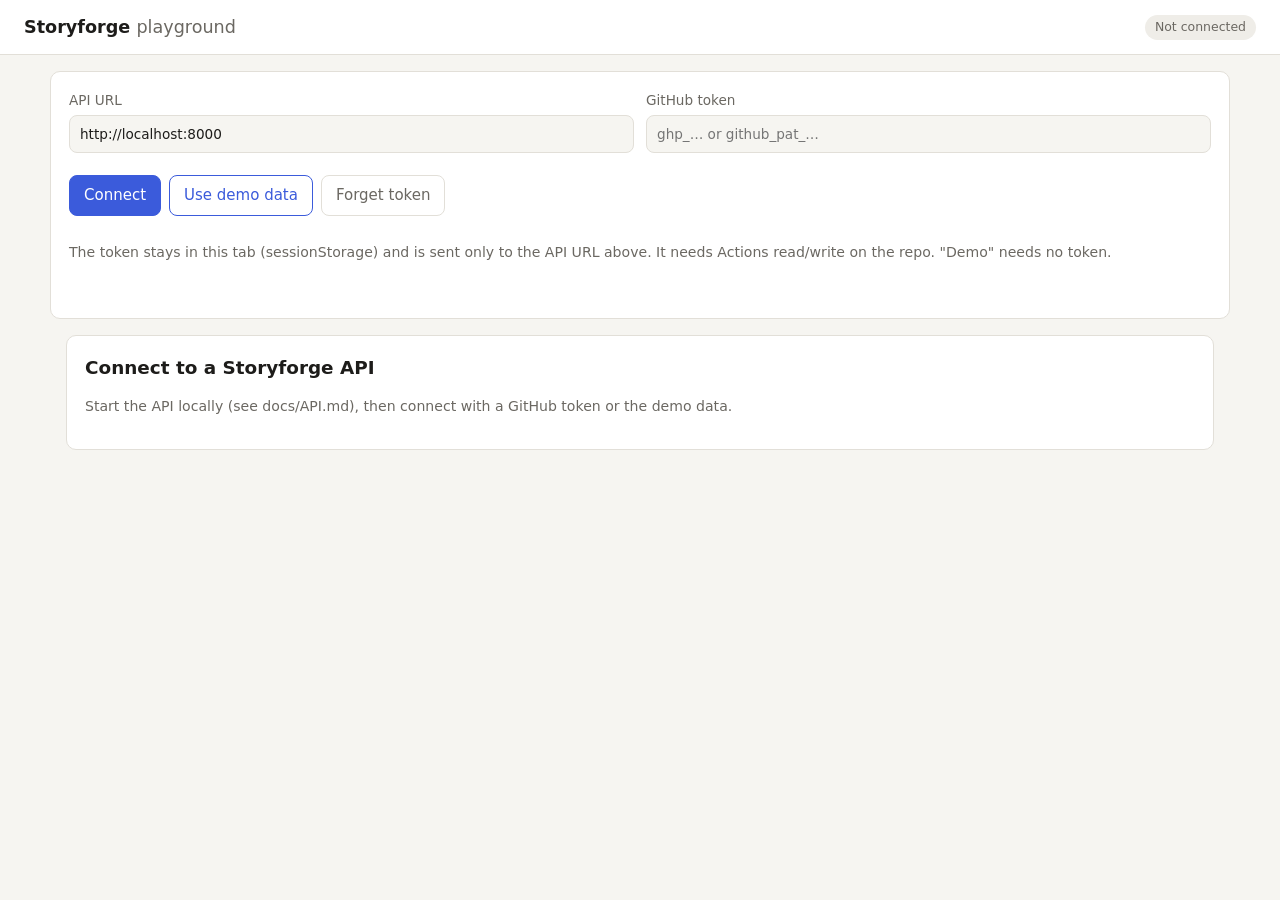
==== web/index.html @ 75fca49d "Add FastAPI layer and frontend playground for story runs Adds storyforge/api, an HTTP API over the e" ====
<!doctype html>
<html lang="en">
<head>
  <meta charset="utf-8">
  <meta name="viewport" content="width=device-width, initial-scale=1">
  <title>Storyforge Playground</title>
  <meta name="description" content="Frontend playground for the Storyforge API: start, follow and read story runs.">
  <link rel="icon" href="data:,">
  <link rel="stylesheet" href="styles.css">
</head>
<body>
  <header class="top">
    <a class="brand" href="#/">Storyforge <span>playground</span></a>
    <button type="button" id="conn-pill" class="pill" title="Show connection settings">Not connected</button>
  </header>

  <section id="connect" class="panel connect">
    <form id="connect-form">
      <label>API URL
        <input id="api-url" type="url" required placeholder="http://localhost:8000">
      </label>
      <label>GitHub token
        <input id="token" type="password" autocomplete="off" placeholder="ghp_… or github_pat_…">
      </label>
      <div class="row">
        <button type="submit">Connect</button>
        <button type="button" id="use-demo" class="secondary">Use demo data</button>
        <button type="button" id="disconnect" class="ghost">Forget token</button>
      </div>
      <p class="hint">The token stays in this tab (sessionStorage) and is sent only to the API URL above.
        It needs Actions read/write on the repo. "Demo" needs no token.</p>
    </form>
    <p id="connect-msg" class="msg" role="status"></p>
  </section>

  <main id="view"></main>

  <template id="tpl-home">
    <div class="grid">
      <section class="panel">
        <h2>Start a run</h2>
        <div class="tabs" id="mode-tabs" role="tablist"></div>
        <p class="muted" id="mode-desc"></p>
        <form id="start-form">
          <label>Story brief
            <select id="brief" required></select>
          </label>
          <div id="brief-card" class="brief-card"></div>
          <div id="mode-inputs"></div>
          <button type="submit">Start run</button>
          <p id="start-msg" class="msg" role="status"></p>
        </form>
      </section>
      <section class="panel">
        <div class="panel-head">
          <h2>Runs</h2>
          <div class="row">
            <select id="runs-mode" aria-label="Filter by mode">
              <option value="">All modes</option>
              <option value="sequential">Sequential</option>
              <option value="parallel">Parallel</option>
              <option value="recovery">Recovery</option>
            </select>
            <button type="button" id="refresh" class="ghost">Refresh</button>
          </div>
        </div>
        <ul id="runs" class="runs"></ul>
      </section>
    </div>
  </template>

  <template id="tpl-run">
    <section class="panel">
      <a href="#/" class="back">← All runs</a>
      <div class="panel-head">
        <div>
          <h2 id="run-title"></h2>
          <p class="muted" id="run-meta"></p>
        </div>
        <span id="run-status" class="badge"></span>
      </div>
      <div class="progress"><div id="progress-bar"></div></div>
      <p class="muted" id="progress-text"></p>
      <ul id="warnings" class="warnings"></ul>
      <div class="row" id="run-actions">
        <button type="button" id="cancel" class="secondary" hidden>Cancel run</button>
        <a id="gh-link" class="ghost-link" target="_blank" rel="noopener" hidden>Open on GitHub</a>
      </div>
      <form id="recover-form" class="recover" hidden>
        <h3>Recover this run</h3>
        <div class="row wrap">
          <label>Strategy <select name="strategy"><option value="fresh">Fresh run from saved prefix</option><option value="rerun">Rerun failed stage in place</option></select></label>
          <label>Scene <select name="scene"><option>auto</option><option>1</option><option>2</option><option>3</option><option>4</option></select></label>
          <label>Restart stage <select name="restart_stage"><option>auto</option><option>editing</option><option>memory</option><option>scene</option></select></label>
        </div>
        <button type="submit">Recover</button>
        <p id="recover-msg" class="msg" role="status"></p>
      </form>
    </section>
    <section class="panel">
      <div class="tabs" role="tablist">
        <button type="button" data-tab="story" class="active">Story</button>
        <button type="button" data-tab="jobs">Jobs</button>
        <button type="button" data-tab="canon">Canon</button>
        <button type="button" data-tab="artifacts">Artifacts</button>
      </div>
      <div id="tab-body"></div>
    </section>
  </template>

  <script type="module" src="js/app.js"></script>
</body>
</html>
---- web/styles.css ----
:root {
  --bg: #f6f5f1;
  --panel: #ffffff;
  --text: #1d1c1a;
  --muted: #6b6862;
  --line: #e2dfd8;
  --accent: #3b5bdb;
  --accent-text: #ffffff;
  --ok: #2f7d4f;
  --warn: #a8670b;
  --bad: #b23a3a;
  --run: #3b5bdb;
  --chip: #efede8;
  --radius: 10px;
  --font: ui-sans-serif, system-ui, -apple-system, "Segoe UI", sans-serif;
  --serif: "Iowan Old Style", Georgia, "Times New Roman", serif;
}

@media (prefers-color-scheme: dark) {
  :root {
    --bg: #151514;
    --panel: #1e1e1c;
    --text: #ecebe7;
    --muted: #9c9991;
    --line: #34332f;
    --accent: #7b93f0;
    --accent-text: #10131f;
    --ok: #6cc28f;
    --warn: #e0a64a;
    --bad: #ec7b7b;
    --run: #7b93f0;
    --chip: #2a2a27;
  }
}

* { box-sizing: border-box; }
[hidden] { display: none !important; }
.connect.collapsed { display: none; }
#conn-pill { cursor: pointer; border: none; font: inherit; font-size: .78rem; }
body { margin: 0; background: var(--bg); color: var(--text); font: 15px/1.5 var(--font); }
h2 { font-size: 1.15rem; margin: 0 0 .5rem; }
h3 { font-size: 1rem; margin: 0 0 .5rem; }
a { color: var(--accent); }

.top { display: flex; justify-content: space-between; align-items: center; padding: 14px 24px; border-bottom: 1px solid var(--line); background: var(--panel); }
.brand { font-weight: 700; text-decoration: none; color: var(--text); font-size: 1.1rem; }
.brand span { color: var(--muted); font-weight: 400; }

main, .connect { max-width: 1180px; margin: 16px auto; padding: 0 16px; }
.panel { background: var(--panel); border: 1px solid var(--line); border-radius: var(--radius); padding: 18px; margin-bottom: 16px; }
.connect.panel { margin: 16px auto; }
.connect form { display: grid; grid-template-columns: 1fr 1fr; gap: 12px; align-items: end; }
.connect .row, .connect .hint { grid-column: 1 / -1; }
.grid { display: grid; grid-template-columns: minmax(0, 5fr) minmax(0, 6fr); gap: 16px; }
@media (max-width: 860px) { .grid, .connect form { grid-template-columns: 1fr; } }

label { display: grid; gap: 4px; font-size: .85rem; color: var(--muted); margin-bottom: 10px; }
input, select, textarea { font: inherit; color: var(--text); background: var(--bg); border: 1px solid var(--line); border-radius: 8px; padding: 8px 10px; width: 100%; }
button, .ghost-link { font: inherit; border: 1px solid var(--accent); background: var(--accent); color: var(--accent-text); border-radius: 8px; padding: 8px 14px; cursor: pointer; text-decoration: none; display: inline-block; }
button.secondary { background: transparent; color: var(--accent); }
button.ghost, .ghost-link { background: transparent; color: var(--muted); border-color: var(--line); }
button:disabled { opacity: .5; cursor: progress; }
.row { display: flex; gap: 8px; align-items: center; }
.row.wrap { flex-wrap: wrap; }
.row.wrap label { flex: 1 1 160px; }
.muted, .hint { color: var(--muted); font-size: .88rem; }
.msg { min-height: 1.2em; font-size: .88rem; margin: 6px 0 0; }
.msg.error { color: var(--bad); }
.msg.ok { color: var(--ok); }

.pill, .badge { font-size: .78rem; padding: 3px 10px; border-radius: 999px; background: var(--chip); color: var(--muted); white-space: nowrap; }
.pill.on { color: var(--ok); }
.badge.succeeded { color: var(--ok); }
.badge.succeeded_with_warnings { color: var(--warn); }
.badge.failed { color: var(--bad); }
.badge.running, .badge.queued { color: var(--run); }

.tabs { display: flex; gap: 4px; border-bottom: 1px solid var(--line); margin-bottom: 12px; overflow-x: auto; }
.tabs button { background: none; border: none; color: var(--muted); border-bottom: 2px solid transparent; border-radius: 0; padding: 8px 12px; }
.tabs button.active { color: var(--text); border-bottom-color: var(--accent); }

.panel-head { display: flex; justify-content: space-between; align-items: flex-start; gap: 12px; margin-bottom: 8px; }
.panel-head select { width: auto; }

.brief-card { font-size: .88rem; color: var(--muted); background: var(--bg); border-radius: 8px; padding: 10px 12px; margin-bottom: 12px; }
.brief-card:empty { display: none; }
.brief-card strong { color: var(--text); }

.runs { list-style: none; margin: 0; padding: 0; }
.runs li a { display: grid; grid-template-columns: 1fr auto; gap: 2px 12px; padding: 10px 4px; border-bottom: 1px solid var(--line); color: inherit; text-decoration: none; }
.runs li a:hover { background: var(--bg); }
.runs .title { font-weight: 600; overflow: hidden; text-overflow: ellipsis; white-space: nowrap; }
.runs .meta { color: var(--muted); font-size: .82rem; }
.empty { color: var(--muted); padding: 16px 4px; }

.back { font-size: .88rem; text-decoration: none; display: inline-block; margin-bottom: 8px; }
.progress { height: 8px; background: var(--chip); border-radius: 999px; overflow: hidden; margin: 8px 0 4px; }
.progress div { height: 100%; width: 0; background: var(--accent); transition: width .4s ease; }
.warnings { color: var(--warn); font-size: .88rem; padding-left: 18px; }
.warnings:empty { display: none; }
.recover { border-top: 1px solid var(--line); margin-top: 14px; padding-top: 14px; }

.scene-list { display: flex; flex-wrap: wrap; gap: 6px; margin-bottom: 12px; }
.scene-list button { background: var(--chip); color: var(--text); border-color: transparent; font-size: .82rem; padding: 4px 10px; }
.prose { font-family: var(--serif); font-size: 1.05rem; line-height: 1.7; white-space: pre-wrap; max-width: 72ch; }
.jobs { list-style: none; padding: 0; margin: 0; font-size: .88rem; }
.jobs li { display: flex; justify-content: space-between; gap: 12px; padding: 6px 0; border-bottom: 1px solid var(--line); }
.jobs .s-succeeded { color: var(--ok); }
.jobs .s-failed { color: var(--bad); }
.jobs .s-running { color: var(--run); }
.jobs .s-queued, .jobs .s-skipped, .jobs .s-cancelled { color: var(--muted); }
.memories { list-style: none; padding: 0; margin: 0; }
.memories li { padding: 8px 0; border-bottom: 1px solid var(--line); }
.memories .kind { font-size: .75rem; text-transform: uppercase; letter-spacing: .04em; color: var(--muted); margin-right: 6px; }
pre.json { background: var(--bg); padding: 12px; border-radius: 8px; overflow: auto; font-size: .8rem; max-height: 360px; }
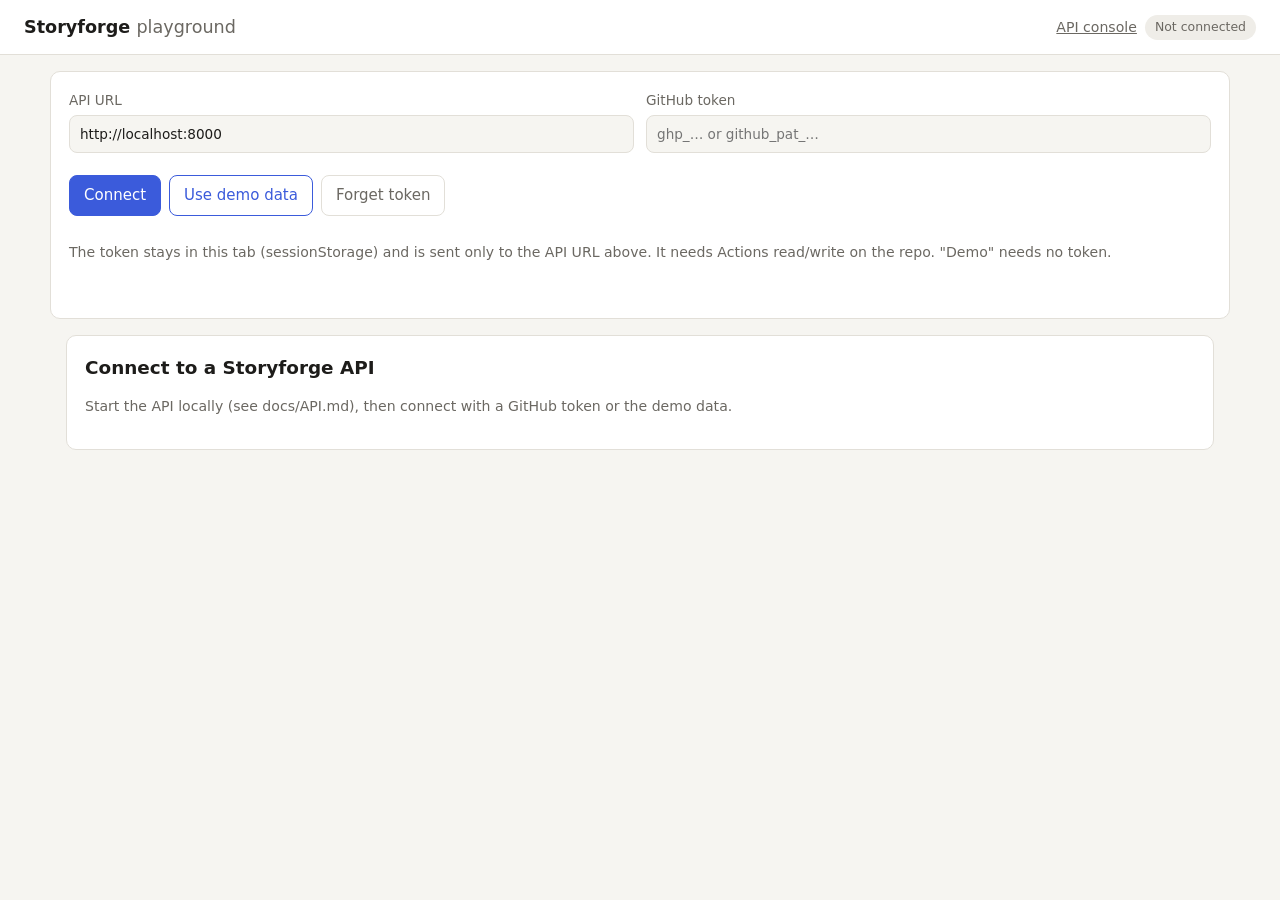
==== commit 4474f946: "Add API test console and fix issues found testing against real runs Adds web/console.html, a barebon" ====
--- a/web/index.html
+++ b/web/index.html
@@ -11,7 +11,10 @@
 <body>
   <header class="top">
     <a class="brand" href="#/">Storyforge <span>playground</span></a>
-    <button type="button" id="conn-pill" class="pill" title="Show connection settings">Not connected</button>
+    <span class="row">
+      <a href="console.html" class="muted">API console</a>
+      <button type="button" id="conn-pill" class="pill" title="Show connection settings">Not connected</button>
+    </span>
   </header>
 
   <section id="connect" class="panel connect">
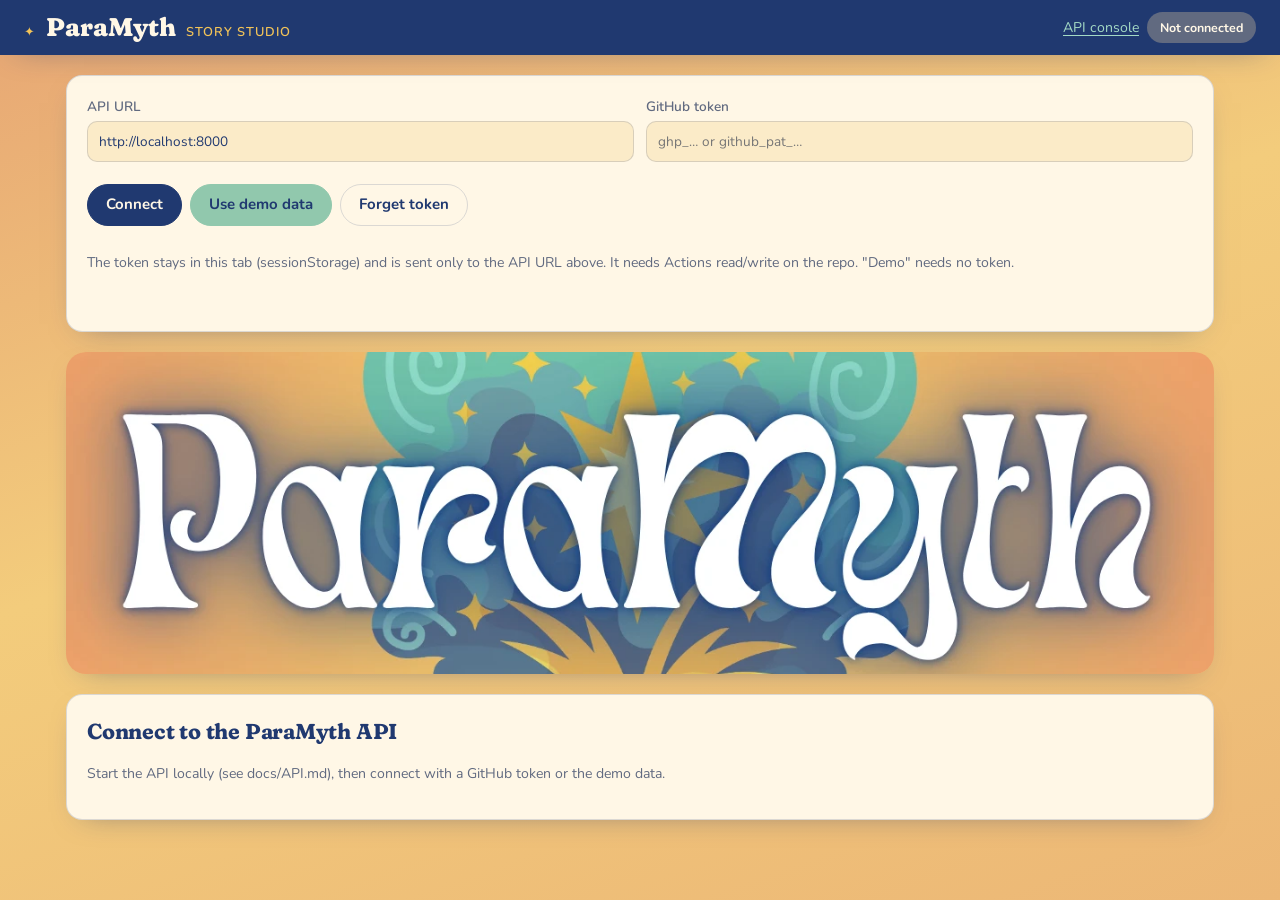
==== commit 8bd196f2: "Restyle every UI page with the ParaMyth brand Apply the ParaMyth palette (Midnight Navy, Slate Blue," ====
--- a/web/index.html
+++ b/web/index.html
@@ -3,14 +3,17 @@
 <head>
   <meta charset="utf-8">
   <meta name="viewport" content="width=device-width, initial-scale=1">
-  <title>Storyforge Playground</title>
-  <meta name="description" content="Frontend playground for the Storyforge API: start, follow and read story runs.">
-  <link rel="icon" href="data:,">
+  <title>ParaMyth</title>
+  <meta name="description" content="Start, follow and read ParaMyth story runs.">
+  <link rel="icon" href="data:image/svg+xml,%3Csvg xmlns=%22http://www.w3.org/2000/svg%22 viewBox=%220 0 32 32%22%3E%3Crect width=%2232%22 height=%2232%22 rx=%228%22 fill=%22%23203970%22/%3E%3Cpath d=%22M16 4l2.6 8.4L27 16l-8.4 2.6L16 27l-2.6-8.4L5 16l8.4-3.6z%22 fill=%22%23F2C358%22/%3E%3C/svg%3E">
+  <link rel="preconnect" href="https://fonts.googleapis.com">
+  <link rel="preconnect" href="https://fonts.gstatic.com" crossorigin>
+  <link rel="stylesheet" href="https://fonts.googleapis.com/css2?family=Fraunces:opsz,wght,SOFT,WONK@9..144,400..900,0..100,0..1&family=Nunito:wght@400;600;700;800&display=swap">
   <link rel="stylesheet" href="styles.css">
 </head>
 <body>
   <header class="top">
-    <a class="brand" href="#/">Storyforge <span>playground</span></a>
+    <a class="brand" href="#/"><span class="brand-star" aria-hidden="true">✦</span>ParaMyth <span>Story studio</span></a>
     <span class="row">
       <a href="console.html" class="muted">API console</a>
       <button type="button" id="conn-pill" class="pill" title="Show connection settings">Not connected</button>
@@ -35,6 +38,10 @@
     </form>
     <p id="connect-msg" class="msg" role="status"></p>
   </section>
+
+  <div class="hero">
+    <figure><img src="assets/paramyth-banner.webp" width="1280" height="720" alt="ParaMyth: an open storybook with swirling mint and navy smoke and golden stars"></figure>
+  </div>
 
   <main id="view"></main>
 
--- a/web/styles.css
+++ b/web/styles.css
@@ -1,115 +1,176 @@
+/* ParaMyth theme. Palette from the brand art; tints marked "derived" are lighter or
+   darker steps of a palette color, used only where text needs contrast. */
 :root {
-  --bg: #f6f5f1;
-  --panel: #ffffff;
-  --text: #1d1c1a;
-  --muted: #6b6862;
-  --line: #e2dfd8;
-  --accent: #3b5bdb;
-  --accent-text: #ffffff;
-  --ok: #2f7d4f;
-  --warn: #a8670b;
-  --bad: #b23a3a;
-  --run: #3b5bdb;
-  --chip: #efede8;
-  --radius: 10px;
-  --font: ui-sans-serif, system-ui, -apple-system, "Segoe UI", sans-serif;
-  --serif: "Iowan Old Style", Georgia, "Times New Roman", serif;
+  --navy: #203970;        /* Midnight Navy */
+  --slate: #616A80;       /* Slate Blue */
+  --mint: #91C8AD;        /* Mint Green */
+  --mint-soft: #A4DAC5;   /* Soft Mint */
+  --gold: #F2C358;        /* Golden Yellow */
+  --gold-warm: #F0C15E;   /* Warm Gold */
+  --apricot: #E9AF74;     /* Apricot */
+  --peach: #E7A674;       /* Peach */
+  --amber: #ECB776;       /* Amber Peach */
+  --parchment: #F3CC7C;   /* Parchment */
+  --terracotta: #C78958;  /* Terracotta */
+  --ochre: #DDA17C;       /* Soft Ochre */
+  --gray: #898685;        /* Muted Gray */
+
+  --bg: linear-gradient(160deg, var(--peach) 0%, var(--parchment) 45%, var(--amber) 100%);
+  --bg-flat: #F6DDA6;     /* derived: parchment, lightened */
+  --panel: #FFF7E6;       /* derived: parchment, near white */
+  --well: #FBEBC8;        /* derived: parchment, light */
+  --text: var(--navy);
+  --muted: var(--slate);
+  --line: rgba(32, 57, 112, .16);
+  --accent: var(--navy);
+  --accent-text: #FFF7E6;
+  --accent-2: var(--mint);
+  --ok-bg: var(--mint-soft);
+  --warn-bg: var(--parchment);
+  --bad-bg: var(--ochre);
+  --run-bg: var(--slate);
+  --bad-line: var(--terracotta);
+  --chip: #F7E3B8;        /* derived: parchment, light */
+  --shadow: 0 10px 30px -18px rgba(32, 57, 112, .55);
+  --radius: 16px;
+  --font: "Nunito", ui-sans-serif, system-ui, -apple-system, "Segoe UI", sans-serif;
+  --display: "Fraunces", "Iowan Old Style", Georgia, serif;
+  --serif: "Fraunces", "Iowan Old Style", Georgia, "Times New Roman", serif;
+  --mono: ui-monospace, "SFMono-Regular", Menlo, monospace;
+  color-scheme: light;
 }
 
 @media (prefers-color-scheme: dark) {
   :root {
-    --bg: #151514;
-    --panel: #1e1e1c;
-    --text: #ecebe7;
-    --muted: #9c9991;
-    --line: #34332f;
-    --accent: #7b93f0;
-    --accent-text: #10131f;
-    --ok: #6cc28f;
-    --warn: #e0a64a;
-    --bad: #ec7b7b;
-    --run: #7b93f0;
-    --chip: #2a2a27;
+    --bg: radial-gradient(120% 80% at 50% 0%, #2A4884 0%, var(--navy) 45%, #152750 100%); /* derived navy steps */
+    --bg-flat: #182D5C;   /* derived: navy, darker */
+    --panel: #1C3466;     /* derived: navy, slightly darker */
+    --well: #152A56;      /* derived: navy, darker */
+    --text: #FBEBCB;      /* derived: parchment, near white */
+    --muted: var(--mint-soft);
+    --line: rgba(164, 218, 197, .2);
+    --accent: var(--gold);
+    --accent-text: var(--navy);
+    --accent-2: var(--mint);
+    --ok-bg: var(--mint);
+    --warn-bg: var(--gold-warm);
+    --bad-bg: var(--ochre);
+    --run-bg: var(--mint-soft);
+    --bad-line: var(--apricot);
+    --chip: #24407A;      /* derived: navy, lighter */
+    --shadow: 0 14px 34px -20px rgba(0, 0, 0, .8);
+    color-scheme: dark;
   }
 }
 
 * { box-sizing: border-box; }
 [hidden] { display: none !important; }
 .connect.collapsed { display: none; }
-#conn-pill { cursor: pointer; border: none; font: inherit; font-size: .78rem; }
-body { margin: 0; background: var(--bg); color: var(--text); font: 15px/1.5 var(--font); }
-h2 { font-size: 1.15rem; margin: 0 0 .5rem; }
-h3 { font-size: 1rem; margin: 0 0 .5rem; }
-a { color: var(--accent); }
+html { background: var(--bg-flat); }
+body { margin: 0; min-height: 100vh; background: var(--bg) no-repeat; background-size: 100% 100%; color: var(--text); font: 15px/1.55 var(--font); }
+h1, h2, h3 { font-family: var(--display); font-variation-settings: "SOFT" 100, "WONK" 1; color: var(--text); letter-spacing: -.01em; }
+h2 { font-size: 1.35rem; font-weight: 700; margin: 0 0 .6rem; }
+h3 { font-size: 1.08rem; font-weight: 650; margin: 0 0 .5rem; }
+a { color: var(--accent); text-underline-offset: 3px; }
+:focus-visible { outline: 3px solid var(--gold); outline-offset: 2px; }
+::selection { background: var(--mint-soft); color: var(--navy); }
 
-.top { display: flex; justify-content: space-between; align-items: center; padding: 14px 24px; border-bottom: 1px solid var(--line); background: var(--panel); }
-.brand { font-weight: 700; text-decoration: none; color: var(--text); font-size: 1.1rem; }
-.brand span { color: var(--muted); font-weight: 400; }
+/* Header */
+.top { display: flex; justify-content: space-between; align-items: center; gap: 12px; padding: 12px 24px; background: var(--navy); color: #FFF7E6; box-shadow: var(--shadow); position: sticky; top: 0; z-index: 5; }
+.top a.muted, .top .muted { color: var(--mint-soft); }
+.brand { display: inline-flex; align-items: baseline; gap: 10px; text-decoration: none; color: #FFF7E6; font-family: var(--display); font-variation-settings: "SOFT" 100, "WONK" 1; font-weight: 800; font-size: 1.6rem; line-height: 1; }
+.brand span { font-family: var(--font); font-weight: 600; font-size: .8rem; letter-spacing: .08em; text-transform: uppercase; color: var(--gold); }
+.brand-star { color: var(--gold); font-size: 1rem; }
 
-main, .connect { max-width: 1180px; margin: 16px auto; padding: 0 16px; }
-.panel { background: var(--panel); border: 1px solid var(--line); border-radius: var(--radius); padding: 18px; margin-bottom: 16px; }
-.connect.panel { margin: 16px auto; }
+/* Hero banner (playground home) */
+.hero { max-width: 1180px; margin: 20px auto 0; padding: 0 16px; }
+.hero figure { margin: 0; border-radius: calc(var(--radius) + 4px); overflow: hidden; box-shadow: var(--shadow); background: var(--parchment); aspect-ratio: 1280 / 360; }
+.hero img { width: 100%; height: 100%; object-fit: cover; object-position: center 42%; display: block; }
+.hero p { text-align: center; margin: 10px 0 0; color: var(--text); font-family: var(--display); font-style: italic; font-size: 1.05rem; }
+
+main, .connect { max-width: 1180px; margin: 20px auto; padding: 0 16px; }
+.panel { background: var(--panel); border: 1px solid var(--line); border-radius: var(--radius); padding: 20px; margin-bottom: 18px; box-shadow: var(--shadow); }
+.connect.panel { margin: 20px auto; max-width: 1148px; }
 .connect form { display: grid; grid-template-columns: 1fr 1fr; gap: 12px; align-items: end; }
 .connect .row, .connect .hint { grid-column: 1 / -1; }
-.grid { display: grid; grid-template-columns: minmax(0, 5fr) minmax(0, 6fr); gap: 16px; }
-@media (max-width: 860px) { .grid, .connect form { grid-template-columns: 1fr; } }
+.grid { display: grid; grid-template-columns: minmax(0, 5fr) minmax(0, 6fr); gap: 18px; }
+@media (max-width: 860px) {
+  .grid, .connect form { grid-template-columns: 1fr; }
+  .top { padding: 10px 16px; }
+  .brand { font-size: 1.35rem; }
+  .brand span:not(.brand-star) { display: none; }
+  .hero figure { aspect-ratio: 16 / 7; }
+}
 
-label { display: grid; gap: 4px; font-size: .85rem; color: var(--muted); margin-bottom: 10px; }
-input, select, textarea { font: inherit; color: var(--text); background: var(--bg); border: 1px solid var(--line); border-radius: 8px; padding: 8px 10px; width: 100%; }
-button, .ghost-link { font: inherit; border: 1px solid var(--accent); background: var(--accent); color: var(--accent-text); border-radius: 8px; padding: 8px 14px; cursor: pointer; text-decoration: none; display: inline-block; }
-button.secondary { background: transparent; color: var(--accent); }
-button.ghost, .ghost-link { background: transparent; color: var(--muted); border-color: var(--line); }
+/* Forms */
+label { display: grid; gap: 4px; font-size: .85rem; font-weight: 600; color: var(--muted); margin-bottom: 10px; }
+input, select, textarea { font: inherit; font-weight: 400; color: var(--text); background: var(--well); border: 1.5px solid var(--line); border-radius: 10px; padding: 9px 11px; width: 100%; transition: border-color .15s, box-shadow .15s; }
+input:focus, select:focus, textarea:focus { outline: none; border-color: var(--mint); box-shadow: 0 0 0 3px rgba(145, 200, 173, .45); }
+button, .ghost-link { font: inherit; font-weight: 700; border: 1.5px solid var(--accent); background: var(--accent); color: var(--accent-text); border-radius: 999px; padding: 8px 18px; cursor: pointer; text-decoration: none; display: inline-block; transition: transform .12s, box-shadow .12s, background .12s; }
+button:hover:not(:disabled), .ghost-link:hover { transform: translateY(-1px); box-shadow: 0 6px 14px -8px rgba(32, 57, 112, .6); }
+button.secondary { background: var(--accent-2); border-color: var(--accent-2); color: var(--navy); }
+button.secondary:hover:not(:disabled) { background: var(--mint-soft); }
+button.ghost, .ghost-link { background: transparent; color: var(--text); border-color: var(--line); }
 button:disabled { opacity: .5; cursor: progress; }
-.row { display: flex; gap: 8px; align-items: center; }
-.row.wrap { flex-wrap: wrap; }
+.row { display: flex; gap: 8px; align-items: center; flex-wrap: wrap; }
 .row.wrap label { flex: 1 1 160px; }
 .muted, .hint { color: var(--muted); font-size: .88rem; }
-.msg { min-height: 1.2em; font-size: .88rem; margin: 6px 0 0; }
-.msg.error { color: var(--bad); }
-.msg.ok { color: var(--ok); }
+.msg { min-height: 1.2em; font-size: .88rem; margin: 6px 0 0; font-weight: 600; }
+.msg.error { color: var(--text); border-left: 4px solid var(--bad-line); padding-left: 8px; }
+.msg.ok { color: var(--text); border-left: 4px solid var(--mint); padding-left: 8px; }
 
-.pill, .badge { font-size: .78rem; padding: 3px 10px; border-radius: 999px; background: var(--chip); color: var(--muted); white-space: nowrap; }
-.pill.on { color: var(--ok); }
-.badge.succeeded { color: var(--ok); }
-.badge.succeeded_with_warnings { color: var(--warn); }
-.badge.failed { color: var(--bad); }
-.badge.running, .badge.queued { color: var(--run); }
+/* Chips */
+.pill, .badge { font-size: .76rem; font-weight: 700; padding: 4px 11px; border-radius: 999px; background: var(--chip); color: var(--text); white-space: nowrap; border: 1px solid var(--line); }
+#conn-pill { cursor: pointer; font: inherit; font-size: .78rem; font-weight: 700; background: var(--slate); color: #FFF7E6; border-color: transparent; padding: 5px 12px; }
+#conn-pill.on { background: var(--mint); color: var(--navy); }
+.badge.succeeded { background: var(--ok-bg); color: var(--navy); }
+.badge.succeeded_with_warnings { background: var(--warn-bg); color: var(--navy); }
+.badge.failed { background: var(--bad-bg); color: var(--navy); border-color: var(--bad-line); }
+.badge.running, .badge.queued { background: var(--run-bg); color: var(--panel); }
+.badge.cancelled { background: transparent; color: var(--muted); border-color: var(--gray); }
 
-.tabs { display: flex; gap: 4px; border-bottom: 1px solid var(--line); margin-bottom: 12px; overflow-x: auto; }
-.tabs button { background: none; border: none; color: var(--muted); border-bottom: 2px solid transparent; border-radius: 0; padding: 8px 12px; }
-.tabs button.active { color: var(--text); border-bottom-color: var(--accent); }
+/* Tabs */
+.tabs { display: flex; gap: 6px; padding: 4px; background: var(--chip); border-radius: 999px; margin-bottom: 14px; overflow-x: auto; width: fit-content; max-width: 100%; }
+.tabs button { background: transparent; border: none; color: var(--muted); border-radius: 999px; padding: 6px 14px; font-weight: 700; }
+.tabs button:hover:not(:disabled) { transform: none; box-shadow: none; color: var(--text); }
+.tabs button.active { background: var(--accent); color: var(--accent-text); }
 
-.panel-head { display: flex; justify-content: space-between; align-items: flex-start; gap: 12px; margin-bottom: 8px; }
+.panel-head { display: flex; justify-content: space-between; align-items: flex-start; gap: 12px; margin-bottom: 8px; flex-wrap: wrap; }
 .panel-head select { width: auto; }
 
-.brief-card { font-size: .88rem; color: var(--muted); background: var(--bg); border-radius: 8px; padding: 10px 12px; margin-bottom: 12px; }
+.brief-card { font-size: .88rem; color: var(--muted); background: var(--well); border-left: 4px solid var(--gold); border-radius: 10px; padding: 10px 12px; margin-bottom: 12px; }
 .brief-card:empty { display: none; }
-.brief-card strong { color: var(--text); }
+.brief-card strong { color: var(--text); font-family: var(--display); font-size: 1rem; }
 
+/* Runs list */
 .runs { list-style: none; margin: 0; padding: 0; }
-.runs li a { display: grid; grid-template-columns: 1fr auto; gap: 2px 12px; padding: 10px 4px; border-bottom: 1px solid var(--line); color: inherit; text-decoration: none; }
-.runs li a:hover { background: var(--bg); }
-.runs .title { font-weight: 600; overflow: hidden; text-overflow: ellipsis; white-space: nowrap; }
+.runs li a { display: grid; grid-template-columns: 1fr auto; gap: 2px 12px; padding: 11px 10px; border-bottom: 1px dashed var(--line); color: inherit; text-decoration: none; border-radius: 10px; }
+.runs li a:hover { background: var(--well); }
+.runs .title { font-weight: 700; overflow: hidden; text-overflow: ellipsis; white-space: nowrap; }
 .runs .meta { color: var(--muted); font-size: .82rem; }
-.empty { color: var(--muted); padding: 16px 4px; }
+.empty { color: var(--muted); padding: 16px 4px; font-style: italic; }
 
-.back { font-size: .88rem; text-decoration: none; display: inline-block; margin-bottom: 8px; }
-.progress { height: 8px; background: var(--chip); border-radius: 999px; overflow: hidden; margin: 8px 0 4px; }
-.progress div { height: 100%; width: 0; background: var(--accent); transition: width .4s ease; }
-.warnings { color: var(--warn); font-size: .88rem; padding-left: 18px; }
+/* Run page */
+.back { font-size: .88rem; font-weight: 700; text-decoration: none; display: inline-block; margin-bottom: 8px; }
+.progress { height: 10px; background: var(--chip); border-radius: 999px; overflow: hidden; margin: 10px 0 4px; }
+.progress div { height: 100%; width: 0; background: linear-gradient(90deg, var(--mint), var(--gold)); border-radius: 999px; transition: width .4s ease; }
+.warnings { color: var(--text); font-size: .88rem; padding: 8px 12px 8px 28px; background: var(--well); border-left: 4px solid var(--apricot); border-radius: 8px; }
 .warnings:empty { display: none; }
-.recover { border-top: 1px solid var(--line); margin-top: 14px; padding-top: 14px; }
+.recover { border-top: 1px dashed var(--line); margin-top: 14px; padding-top: 14px; }
 
 .scene-list { display: flex; flex-wrap: wrap; gap: 6px; margin-bottom: 12px; }
-.scene-list button { background: var(--chip); color: var(--text); border-color: transparent; font-size: .82rem; padding: 4px 10px; }
-.prose { font-family: var(--serif); font-size: 1.05rem; line-height: 1.7; white-space: pre-wrap; max-width: 72ch; }
+.scene-list button { background: var(--chip); color: var(--text); border-color: transparent; font-size: .82rem; padding: 4px 12px; }
+.scene-list button:hover:not(:disabled) { background: var(--mint-soft); color: var(--navy); }
+.prose { font-family: var(--serif); font-size: 1.08rem; line-height: 1.75; white-space: pre-wrap; max-width: 72ch; }
 .jobs { list-style: none; padding: 0; margin: 0; font-size: .88rem; }
-.jobs li { display: flex; justify-content: space-between; gap: 12px; padding: 6px 0; border-bottom: 1px solid var(--line); }
-.jobs .s-succeeded { color: var(--ok); }
-.jobs .s-failed { color: var(--bad); }
-.jobs .s-running { color: var(--run); }
+.jobs li { display: flex; justify-content: space-between; gap: 12px; padding: 7px 0; border-bottom: 1px dashed var(--line); }
+.jobs .s-succeeded::before, .jobs .s-failed::before, .jobs .s-running::before { content: ""; display: inline-block; width: .6em; height: .6em; border-radius: 50%; margin-right: 6px; }
+.jobs .s-succeeded::before { background: var(--mint); }
+.jobs .s-failed { font-weight: 700; }
+.jobs .s-failed::before { background: var(--terracotta); }
+.jobs .s-running::before { background: var(--gold); }
 .jobs .s-queued, .jobs .s-skipped, .jobs .s-cancelled { color: var(--muted); }
 .memories { list-style: none; padding: 0; margin: 0; }
-.memories li { padding: 8px 0; border-bottom: 1px solid var(--line); }
-.memories .kind { font-size: .75rem; text-transform: uppercase; letter-spacing: .04em; color: var(--muted); margin-right: 6px; }
-pre.json { background: var(--bg); padding: 12px; border-radius: 8px; overflow: auto; font-size: .8rem; max-height: 360px; }
+.memories li { padding: 8px 0; border-bottom: 1px dashed var(--line); }
+.memories .kind { font-size: .72rem; font-weight: 800; text-transform: uppercase; letter-spacing: .06em; color: var(--navy); background: var(--mint-soft); padding: 1px 7px; border-radius: 999px; margin-right: 6px; }
+pre.json { background: var(--well); padding: 12px; border-radius: 10px; overflow: auto; font: .8rem/1.5 var(--mono); max-height: 360px; border: 1px solid var(--line); }
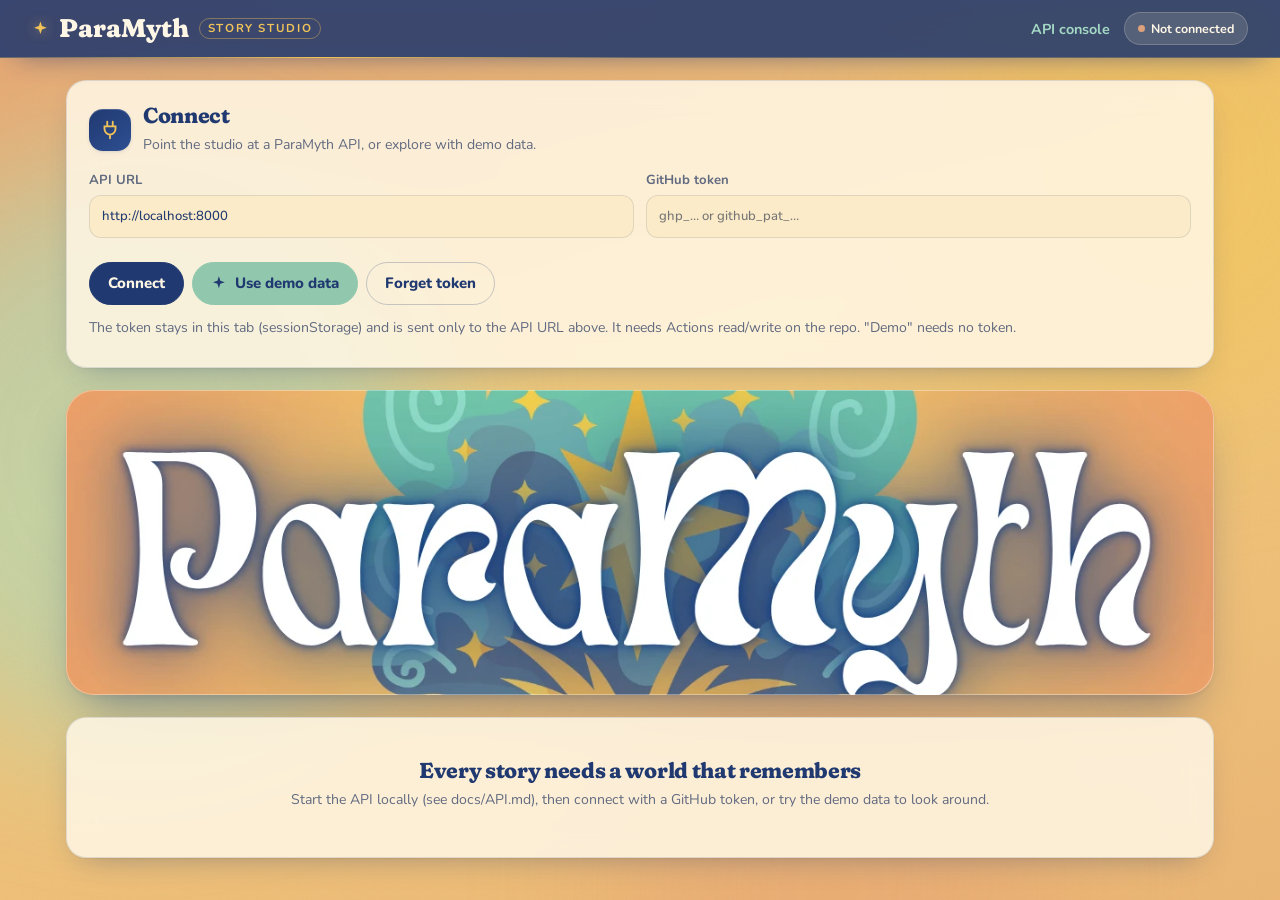
==== commit c7e986e2: "Give the ParaMyth studio a full motion and component pass Story studio: - Ambient drifting color blo" ====
--- a/web/index.html
+++ b/web/index.html
@@ -5,6 +5,7 @@
   <meta name="viewport" content="width=device-width, initial-scale=1">
   <title>ParaMyth</title>
   <meta name="description" content="Start, follow and read ParaMyth story runs.">
+  <meta name="theme-color" content="#203970">
   <link rel="icon" href="data:image/svg+xml,%3Csvg xmlns=%22http://www.w3.org/2000/svg%22 viewBox=%220 0 32 32%22%3E%3Crect width=%2232%22 height=%2232%22 rx=%228%22 fill=%22%23203970%22/%3E%3Cpath d=%22M16 4l2.6 8.4L27 16l-8.4 2.6L16 27l-2.6-8.4L5 16l8.4-3.6z%22 fill=%22%23F2C358%22/%3E%3C/svg%3E">
   <link rel="preconnect" href="https://fonts.googleapis.com">
   <link rel="preconnect" href="https://fonts.gstatic.com" crossorigin>
@@ -12,15 +13,36 @@
   <link rel="stylesheet" href="styles.css">
 </head>
 <body>
+  <svg width="0" height="0" style="position:absolute" aria-hidden="true">
+    <symbol id="i-spark" viewBox="0 0 24 24"><path d="M12 2l2.2 6.6L21 11l-6.8 2.4L12 20l-2.2-6.6L3 11l6.8-2.4z" fill="currentColor"/></symbol>
+    <symbol id="i-seq" viewBox="0 0 24 24"><g fill="none" stroke="currentColor" stroke-width="2" stroke-linecap="round"><rect x="4" y="3" width="16" height="5" rx="2"/><rect x="4" y="16" width="16" height="5" rx="2"/><path d="M12 8v8m-3-3 3 3 3-3"/></g></symbol>
+    <symbol id="i-par" viewBox="0 0 24 24"><g fill="none" stroke="currentColor" stroke-width="2" stroke-linecap="round"><circle cx="12" cy="4" r="2"/><path d="M12 6v3M12 9 5 14M12 9l7 5M12 9v5"/><rect x="2" y="15" width="6" height="6" rx="1.5"/><rect x="9" y="15" width="6" height="6" rx="1.5"/><rect x="16" y="15" width="6" height="6" rx="1.5"/></g></symbol>
+    <symbol id="i-rec" viewBox="0 0 24 24"><g fill="none" stroke="currentColor" stroke-width="2" stroke-linecap="round"><path d="M4 12a8 8 0 1 0 2.4-5.7"/><path d="M4 4v4h4"/></g></symbol>
+    <symbol id="i-refresh" viewBox="0 0 24 24"><g fill="none" stroke="currentColor" stroke-width="2" stroke-linecap="round"><path d="M20 12a8 8 0 1 1-2.4-5.7"/><path d="M20 4v4h-4"/></g></symbol>
+    <symbol id="i-book" viewBox="0 0 24 24"><g fill="none" stroke="currentColor" stroke-width="2" stroke-linejoin="round"><path d="M12 6c-2-1.5-5-2-8-1.5V19c3-.5 6 0 8 1.5 2-1.5 5-2 8-1.5V4.5C17 4 14 4.5 12 6z"/><path d="M12 6v14.5"/></g></symbol>
+    <symbol id="i-arrow" viewBox="0 0 24 24"><path d="M15 5l-7 7 7 7" fill="none" stroke="currentColor" stroke-width="2.2" stroke-linecap="round" stroke-linejoin="round"/></symbol>
+    <symbol id="i-ext" viewBox="0 0 24 24"><g fill="none" stroke="currentColor" stroke-width="2" stroke-linecap="round"><path d="M14 4h6v6M20 4l-9 9"/><path d="M18 14v5a1 1 0 0 1-1 1H5a1 1 0 0 1-1-1V7a1 1 0 0 1 1-1h5"/></g></symbol>
+    <symbol id="i-plug" viewBox="0 0 24 24"><g fill="none" stroke="currentColor" stroke-width="2" stroke-linecap="round"><path d="M9 3v5M15 3v5M6 8h12v3a6 6 0 0 1-12 0zM12 17v4"/></g></symbol>
+  </svg>
+
+  <div class="ambient" aria-hidden="true"><span></span><span></span><span></span></div>
+
   <header class="top">
-    <a class="brand" href="#/"><span class="brand-star" aria-hidden="true">✦</span>ParaMyth <span>Story studio</span></a>
-    <span class="row">
-      <a href="console.html" class="muted">API console</a>
-      <button type="button" id="conn-pill" class="pill" title="Show connection settings">Not connected</button>
-    </span>
+    <a class="brand" href="#/"><svg class="brand-star" aria-hidden="true"><use href="#i-spark"/></svg>ParaMyth <span>Story studio</span></a>
+    <nav class="top-nav">
+      <a href="console.html" class="nav-link">API console</a>
+      <button type="button" id="conn-pill" class="pill" title="Show connection settings"><i class="dot" aria-hidden="true"></i><b>Not connected</b></button>
+    </nav>
   </header>
 
-  <section id="connect" class="panel connect">
+  <section id="connect" class="panel connect reveal">
+    <div class="connect-head">
+      <span class="icon-tile"><svg><use href="#i-plug"/></svg></span>
+      <div>
+        <h2>Connect</h2>
+        <p class="muted">Point the studio at a ParaMyth API, or explore with demo data.</p>
+      </div>
+    </div>
     <form id="connect-form">
       <label>API URL
         <input id="api-url" type="url" required placeholder="http://localhost:8000">
@@ -30,7 +52,7 @@
       </label>
       <div class="row">
         <button type="submit">Connect</button>
-        <button type="button" id="use-demo" class="secondary">Use demo data</button>
+        <button type="button" id="use-demo" class="secondary"><svg class="ico"><use href="#i-spark"/></svg>Use demo data</button>
         <button type="button" id="disconnect" class="ghost">Forget token</button>
       </div>
       <p class="hint">The token stays in this tab (sessionStorage) and is sent only to the API URL above.
@@ -39,31 +61,55 @@
     <p id="connect-msg" class="msg" role="status"></p>
   </section>
 
-  <div class="hero">
-    <figure><img src="assets/paramyth-banner.webp" width="1280" height="720" alt="ParaMyth: an open storybook with swirling mint and navy smoke and golden stars"></figure>
-  </div>
+  <section class="hero" aria-label="ParaMyth">
+    <figure class="hero-art">
+      <img src="assets/paramyth-banner.webp" width="1280" height="720" alt="ParaMyth: an open storybook with swirling mint and navy smoke and golden stars">
+      <svg class="twinkle t1"><use href="#i-spark"/></svg>
+      <svg class="twinkle t2"><use href="#i-spark"/></svg>
+      <svg class="twinkle t3"><use href="#i-spark"/></svg>
+      <svg class="twinkle t4"><use href="#i-spark"/></svg>
+      <svg class="twinkle t5"><use href="#i-spark"/></svg>
+    </figure>
+    <div class="stats" id="stats">
+      <div class="stat"><span class="stat-label">Runs</span><strong data-count="0" id="stat-runs">0</strong><span class="stat-sub">in this view</span></div>
+      <div class="stat"><span class="stat-label">Succeeded</span><strong data-count="0" id="stat-ok">0</strong><span class="stat-sub" id="stat-rate">—</span></div>
+      <div class="stat"><span class="stat-label">In flight</span><strong data-count="0" id="stat-live">0</strong><span class="stat-sub">queued or running</span></div>
+      <div class="stat"><span class="stat-label">Story briefs</span><strong data-count="0" id="stat-briefs">0</strong><span class="stat-sub">ready to start</span></div>
+    </div>
+  </section>
 
   <main id="view"></main>
 
+  <div class="toasts" id="toasts" role="status" aria-live="polite"></div>
+
   <template id="tpl-home">
     <div class="grid">
-      <section class="panel">
-        <h2>Start a run</h2>
-        <div class="tabs" id="mode-tabs" role="tablist"></div>
-        <p class="muted" id="mode-desc"></p>
+      <section class="panel reveal" style="--i:0">
+        <div class="panel-title">
+          <span class="icon-tile gold"><svg><use href="#i-spark"/></svg></span>
+          <div><h2>Start a run</h2><p class="muted">Pick how scenes get written, then a brief.</p></div>
+        </div>
+        <div class="segmented" id="mode-tabs" role="tablist"></div>
+        <p class="mode-desc" id="mode-desc"></p>
         <form id="start-form">
           <label>Story brief
             <select id="brief" required></select>
           </label>
           <div id="brief-card" class="brief-card"></div>
-          <div id="mode-inputs"></div>
-          <button type="submit">Start run</button>
+          <details class="advanced" open>
+            <summary>Run settings</summary>
+            <div id="mode-inputs" class="mode-inputs"></div>
+          </details>
+          <button type="submit" class="cta"><span>Start run</span><svg class="ico"><use href="#i-spark"/></svg></button>
           <p id="start-msg" class="msg" role="status"></p>
         </form>
       </section>
-      <section class="panel">
+      <section class="panel reveal" style="--i:1">
         <div class="panel-head">
-          <h2>Runs</h2>
+          <div class="panel-title">
+            <span class="icon-tile mint"><svg><use href="#i-book"/></svg></span>
+            <div><h2>Runs</h2><p class="muted">Newest first. Live runs update on their own.</p></div>
+          </div>
           <div class="row">
             <select id="runs-mode" aria-label="Filter by mode">
               <option value="">All modes</option>
@@ -71,7 +117,7 @@
               <option value="parallel">Parallel</option>
               <option value="recovery">Recovery</option>
             </select>
-            <button type="button" id="refresh" class="ghost">Refresh</button>
+            <button type="button" id="refresh" class="icon-btn" aria-label="Refresh runs" title="Refresh"><svg><use href="#i-refresh"/></svg></button>
           </div>
         </div>
         <ul id="runs" class="runs"></ul>
@@ -80,24 +126,31 @@
   </template>
 
   <template id="tpl-run">
-    <section class="panel">
-      <a href="#/" class="back">← All runs</a>
+    <section class="panel run-head reveal" style="--i:0">
+      <a href="#/" class="back"><svg class="ico"><use href="#i-arrow"/></svg>All runs</a>
       <div class="panel-head">
         <div>
-          <h2 id="run-title"></h2>
+          <p class="eyebrow" id="run-mode"></p>
+          <h1 id="run-title"></h1>
           <p class="muted" id="run-meta"></p>
         </div>
-        <span id="run-status" class="badge"></span>
+        <div class="ring" id="ring" style="--p:0">
+          <svg viewBox="0 0 120 120" aria-hidden="true"><circle class="ring-track" cx="60" cy="60" r="52"/><circle class="ring-fill" cx="60" cy="60" r="52" pathLength="100"/></svg>
+          <div class="ring-label"><strong id="ring-pct">0%</strong><span id="run-status" class="badge"></span></div>
+        </div>
       </div>
-      <div class="progress"><div id="progress-bar"></div></div>
+      <div class="progress" id="progress"><div id="progress-bar"></div></div>
       <p class="muted" id="progress-text"></p>
       <ul id="warnings" class="warnings"></ul>
       <div class="row" id="run-actions">
-        <button type="button" id="cancel" class="secondary" hidden>Cancel run</button>
-        <a id="gh-link" class="ghost-link" target="_blank" rel="noopener" hidden>Open on GitHub</a>
+        <button type="button" id="cancel" class="danger" hidden>Cancel run</button>
+        <a id="gh-link" class="ghost-link" target="_blank" rel="noopener" hidden>Open on GitHub<svg class="ico"><use href="#i-ext"/></svg></a>
       </div>
       <form id="recover-form" class="recover" hidden>
-        <h3>Recover this run</h3>
+        <div class="panel-title">
+          <span class="icon-tile peach"><svg><use href="#i-rec"/></svg></span>
+          <div><h3>Recover this run</h3><p class="muted">Restart from the first unfinished scene or stage.</p></div>
+        </div>
         <div class="row wrap">
           <label>Strategy <select name="strategy"><option value="fresh">Fresh run from saved prefix</option><option value="rerun">Rerun failed stage in place</option></select></label>
           <label>Scene <select name="scene"><option>auto</option><option>1</option><option>2</option><option>3</option><option>4</option></select></label>
@@ -107,14 +160,15 @@
         <p id="recover-msg" class="msg" role="status"></p>
       </form>
     </section>
-    <section class="panel">
+    <section class="panel reveal" style="--i:1">
       <div class="tabs" role="tablist">
+        <span class="tab-thumb" aria-hidden="true"></span>
         <button type="button" data-tab="story" class="active">Story</button>
         <button type="button" data-tab="jobs">Jobs</button>
         <button type="button" data-tab="canon">Canon</button>
         <button type="button" data-tab="artifacts">Artifacts</button>
       </div>
-      <div id="tab-body"></div>
+      <div id="tab-body" class="tab-body"></div>
     </section>
   </template>
 
--- a/web/styles.css
+++ b/web/styles.css
@@ -1,5 +1,6 @@
-/* ParaMyth theme. Palette from the brand art; tints marked "derived" are lighter or
-   darker steps of a palette color, used only where text needs contrast. */
+/* ParaMyth design system.
+   Palette from the brand art. Tints marked "derived" are lighter or darker steps of a
+   palette color, used only where surfaces or text need them for contrast. */
 :root {
   --navy: #203970;        /* Midnight Navy */
   --slate: #616A80;       /* Slate Blue */
@@ -15,13 +16,16 @@
   --ochre: #DDA17C;       /* Soft Ochre */
   --gray: #898685;        /* Muted Gray */
 
-  --bg: linear-gradient(160deg, var(--peach) 0%, var(--parchment) 45%, var(--amber) 100%);
+  --bg: linear-gradient(165deg, var(--peach) 0%, var(--parchment) 42%, var(--amber) 100%);
   --bg-flat: #F6DDA6;     /* derived: parchment, lightened */
-  --panel: #FFF7E6;       /* derived: parchment, near white */
+  --panel: rgba(255, 247, 230, .86); /* derived: parchment, near white */
+  --panel-solid: #FFF7E6;
   --well: #FBEBC8;        /* derived: parchment, light */
+  --page: #FFF9EC;        /* derived: parchment, paper */
   --text: var(--navy);
   --muted: var(--slate);
-  --line: rgba(32, 57, 112, .16);
+  --line: rgba(32, 57, 112, .13);
+  --line-strong: rgba(32, 57, 112, .24);
   --accent: var(--navy);
   --accent-text: #FFF7E6;
   --accent-2: var(--mint);
@@ -30,9 +34,22 @@
   --bad-bg: var(--ochre);
   --run-bg: var(--slate);
   --bad-line: var(--terracotta);
-  --chip: #F7E3B8;        /* derived: parchment, light */
-  --shadow: 0 10px 30px -18px rgba(32, 57, 112, .55);
-  --radius: 16px;
+  --chip: rgba(243, 204, 124, .38);
+  --glow: rgba(242, 195, 88, .55);
+
+  --shadow-sm: 0 1px 2px rgba(32, 57, 112, .08), 0 2px 6px -2px rgba(32, 57, 112, .12);
+  --shadow: 0 1px 1px rgba(32, 57, 112, .04), 0 12px 32px -16px rgba(32, 57, 112, .45);
+  --shadow-lg: 0 2px 4px rgba(32, 57, 112, .06), 0 24px 48px -20px rgba(32, 57, 112, .55);
+  --radius-sm: 10px;
+  --radius: 20px;
+  --radius-lg: 28px;
+
+  --ease-out: cubic-bezier(.22, 1, .36, 1);
+  --ease-spring: cubic-bezier(.34, 1.56, .64, 1);
+  --fast: .16s;
+  --med: .32s;
+  --slow: .6s;
+
   --font: "Nunito", ui-sans-serif, system-ui, -apple-system, "Segoe UI", sans-serif;
   --display: "Fraunces", "Iowan Old Style", Georgia, serif;
   --serif: "Fraunces", "Iowan Old Style", Georgia, "Times New Roman", serif;
@@ -44,11 +61,14 @@
   :root {
     --bg: radial-gradient(120% 80% at 50% 0%, #2A4884 0%, var(--navy) 45%, #152750 100%); /* derived navy steps */
     --bg-flat: #182D5C;   /* derived: navy, darker */
-    --panel: #1C3466;     /* derived: navy, slightly darker */
+    --panel: rgba(28, 52, 102, .82); /* derived: navy */
+    --panel-solid: #1C3466;
     --well: #152A56;      /* derived: navy, darker */
-    --text: #FBEBCB;      /* derived: parchment, near white */
+    --page: #FBEBCB;      /* derived: parchment, near white (book pages stay light) */
+    --text: #FBEBCB;
     --muted: var(--mint-soft);
-    --line: rgba(164, 218, 197, .2);
+    --line: rgba(164, 218, 197, .16);
+    --line-strong: rgba(164, 218, 197, .3);
     --accent: var(--gold);
     --accent-text: var(--navy);
     --accent-2: var(--mint);
@@ -57,120 +77,327 @@
     --bad-bg: var(--ochre);
     --run-bg: var(--mint-soft);
     --bad-line: var(--apricot);
-    --chip: #24407A;      /* derived: navy, lighter */
-    --shadow: 0 14px 34px -20px rgba(0, 0, 0, .8);
+    --chip: rgba(164, 218, 197, .12);
+    --glow: rgba(242, 195, 88, .35);
+    --shadow-sm: 0 2px 6px -2px rgba(0, 0, 0, .5);
+    --shadow: 0 14px 34px -18px rgba(0, 0, 0, .75);
+    --shadow-lg: 0 28px 56px -24px rgba(0, 0, 0, .85);
     color-scheme: dark;
   }
 }
 
+/* Base */
 * { box-sizing: border-box; }
 [hidden] { display: none !important; }
+html { background: var(--bg-flat); scroll-behavior: smooth; }
+body { margin: 0; min-height: 100vh; background: var(--bg) no-repeat; background-size: 100% 100%; color: var(--text); font: 15px/1.55 var(--font); -webkit-font-smoothing: antialiased; position: relative; overflow-x: hidden; }
+body::after { /* paper grain */
+  content: ""; position: fixed; inset: 0; pointer-events: none; z-index: 0; opacity: .07; mix-blend-mode: multiply;
+  background-image: url("data:image/svg+xml,%3Csvg xmlns='http://www.w3.org/2000/svg' width='160' height='160'%3E%3Cfilter id='n'%3E%3CfeTurbulence type='fractalNoise' baseFrequency='.9' numOctaves='2' stitchTiles='stitch'/%3E%3C/filter%3E%3Crect width='100%25' height='100%25' filter='url(%23n)'/%3E%3C/svg%3E");
+}
+body > *:not(.ambient):not(.toasts):not(.top) { position: relative; z-index: 1; }
+h1, h2, h3 { font-family: var(--display); font-variation-settings: "SOFT" 100, "WONK" 1; color: var(--text); letter-spacing: -.015em; }
+h1 { font-size: clamp(1.6rem, 3vw, 2.3rem); font-weight: 800; line-height: 1.1; margin: 0 0 .35rem; }
+h2 { font-size: 1.35rem; font-weight: 750; margin: 0 0 .3rem; line-height: 1.2; }
+h3 { font-size: 1.08rem; font-weight: 700; margin: 0 0 .3rem; }
+a { color: var(--accent); text-underline-offset: 3px; }
+p { margin: 0 0 .4rem; }
+:focus-visible { outline: 3px solid var(--gold); outline-offset: 2px; border-radius: 6px; }
+::selection { background: var(--mint-soft); color: var(--navy); }
+.ico { width: 1.05em; height: 1.05em; flex: none; vertical-align: -.15em; }
+
+/* Ambient background: three blurred blobs drifting slowly */
+.ambient { position: fixed; inset: 0; z-index: 0; pointer-events: none; overflow: hidden; }
+.ambient span { position: absolute; border-radius: 50%; filter: blur(70px); opacity: .55; animation: drift 26s var(--ease-out) infinite alternate; }
+.ambient span:nth-child(1) { width: 46vw; height: 46vw; left: -12vw; top: 18vh; background: var(--mint-soft); }
+.ambient span:nth-child(2) { width: 38vw; height: 38vw; right: -10vw; top: -8vh; background: var(--gold); animation-duration: 32s; animation-delay: -8s; }
+.ambient span:nth-child(3) { width: 34vw; height: 34vw; right: 18vw; bottom: -16vw; background: var(--peach); animation-duration: 38s; animation-delay: -16s; }
+@media (prefers-color-scheme: dark) { .ambient span { opacity: .22; } }
+@keyframes drift {
+  0% { transform: translate3d(0, 0, 0) scale(1); }
+  50% { transform: translate3d(6vw, -4vh, 0) scale(1.12); }
+  100% { transform: translate3d(-4vw, 5vh, 0) scale(.94); }
+}
+
+/* Header */
+.top { display: flex; justify-content: space-between; align-items: center; gap: 12px; padding: 12px clamp(16px, 3vw, 32px); background: rgba(32, 57, 112, .88); backdrop-filter: blur(14px) saturate(1.4); -webkit-backdrop-filter: blur(14px) saturate(1.4); color: #FFF7E6; box-shadow: 0 10px 30px -18px rgba(32, 57, 112, .9); position: sticky; top: 0; z-index: 20; border-bottom: 1px solid rgba(242, 195, 88, .25); }
+.top::after { content: ""; position: absolute; left: 0; right: 0; bottom: -1px; height: 1px; background: linear-gradient(90deg, transparent, var(--gold), transparent); background-size: 50% 100%; background-repeat: no-repeat; animation: scan 6s linear infinite; }
+@keyframes scan { from { background-position: -50% 0; } to { background-position: 150% 0; } }
+.top a.muted, .top .muted { color: var(--mint-soft); }
+.brand { display: inline-flex; align-items: center; gap: 10px; text-decoration: none; color: #FFF7E6; font-family: var(--display); font-variation-settings: "SOFT" 100, "WONK" 1; font-weight: 800; font-size: 1.6rem; line-height: 1; }
+.brand span:not(.brand-star) { font-family: var(--font); font-weight: 700; font-size: .72rem; letter-spacing: .14em; text-transform: uppercase; color: var(--gold); padding: 4px 8px; border: 1px solid rgba(242, 195, 88, .4); border-radius: 999px; }
+.brand-star { color: var(--gold); width: 1.05rem; height: 1.05rem; font-size: 1rem; display: inline-block; filter: drop-shadow(0 0 6px var(--glow)); animation: spin 14s linear infinite; }
+.brand:hover .brand-star { animation-duration: 2s; }
+@keyframes spin { to { transform: rotate(360deg); } }
+.top-nav { display: flex; align-items: center; gap: 14px; }
+.nav-link { color: var(--mint-soft); text-decoration: none; font-weight: 700; font-size: .9rem; position: relative; padding: 4px 0; }
+.nav-link::after { content: ""; position: absolute; left: 0; right: 0; bottom: 0; height: 2px; border-radius: 2px; background: var(--gold); transform: scaleX(0); transform-origin: right; transition: transform var(--med) var(--ease-out); }
+.nav-link:hover::after { transform: scaleX(1); transform-origin: left; }
+
+/* Hero */
+.hero { max-width: 1180px; margin: 22px auto 0; padding: 0 16px; }
+.hero-art { margin: 0; position: relative; border-radius: var(--radius-lg); overflow: hidden; box-shadow: var(--shadow-lg); background: var(--parchment); aspect-ratio: 1280 / 340; animation: rise var(--slow) var(--ease-out) both; isolation: isolate; }
+.hero-art::after { content: ""; position: absolute; inset: 0; border-radius: inherit; box-shadow: inset 0 0 0 1px rgba(255, 255, 255, .35); pointer-events: none; }
+.hero-art img { width: 100%; height: 100%; object-fit: cover; object-position: center 40%; display: block; animation: kenburns 24s ease-in-out infinite alternate; }
+@keyframes kenburns { from { transform: scale(1.02); } to { transform: scale(1.09) translateY(-1.5%); } }
+.twinkle { position: absolute; color: #FFF7E6; width: 18px; height: 18px; filter: drop-shadow(0 0 8px rgba(255, 247, 230, .9)); animation: twinkle 3.2s ease-in-out infinite; opacity: 0; }
+.t1 { left: 8%; top: 22%; animation-delay: .2s; }
+.t2 { left: 22%; top: 70%; width: 12px; height: 12px; animation-delay: 1.4s; }
+.t3 { right: 10%; top: 18%; width: 22px; height: 22px; animation-delay: .8s; color: var(--gold); }
+.t4 { right: 24%; top: 74%; width: 14px; height: 14px; animation-delay: 2.1s; }
+.t5 { left: 48%; top: 10%; width: 12px; height: 12px; animation-delay: 2.7s; color: var(--gold); }
+@keyframes twinkle {
+  0%, 100% { opacity: 0; transform: scale(.3) rotate(0deg); }
+  45% { opacity: 1; transform: scale(1) rotate(45deg); }
+  60% { opacity: .9; transform: scale(.85) rotate(60deg); }
+}
+.stats { display: grid; grid-template-columns: repeat(4, minmax(0, 1fr)); gap: 12px; margin-top: 14px; }
+.stat { background: var(--panel); backdrop-filter: blur(12px); -webkit-backdrop-filter: blur(12px); border: 1px solid var(--line); border-radius: var(--radius); padding: 14px 16px; box-shadow: var(--shadow-sm); display: grid; gap: 2px; animation: rise var(--slow) var(--ease-out) both; transition: transform var(--med) var(--ease-out), box-shadow var(--med) var(--ease-out); }
+.stat:nth-child(1) { animation-delay: .08s; } .stat:nth-child(2) { animation-delay: .14s; } .stat:nth-child(3) { animation-delay: .2s; } .stat:nth-child(4) { animation-delay: .26s; }
+.stat:hover { transform: translateY(-3px); box-shadow: var(--shadow); }
+.stat-label { font-size: .72rem; font-weight: 800; letter-spacing: .12em; text-transform: uppercase; color: var(--muted); }
+.stat strong { font-family: var(--display); font-variation-settings: "SOFT" 100, "WONK" 1; font-size: 2.1rem; line-height: 1.05; font-weight: 800; font-variant-numeric: tabular-nums; }
+.stat-sub { font-size: .8rem; color: var(--muted); }
+.stat:nth-child(2) strong { text-shadow: 0 2px 0 var(--mint-soft); }
+.stat:nth-child(3) strong { text-shadow: 0 2px 0 var(--gold); }
+
+/* Layout */
+main, .connect { max-width: 1180px; margin: 22px auto; padding: 0 16px; }
+.panel { background: var(--panel); backdrop-filter: blur(14px); -webkit-backdrop-filter: blur(14px); border: 1px solid var(--line); border-radius: var(--radius); padding: 22px; margin-bottom: 18px; box-shadow: var(--shadow); }
+.connect.panel { margin: 22px auto; max-width: 1148px; }
 .connect.collapsed { display: none; }
-html { background: var(--bg-flat); }
-body { margin: 0; min-height: 100vh; background: var(--bg) no-repeat; background-size: 100% 100%; color: var(--text); font: 15px/1.55 var(--font); }
-h1, h2, h3 { font-family: var(--display); font-variation-settings: "SOFT" 100, "WONK" 1; color: var(--text); letter-spacing: -.01em; }
-h2 { font-size: 1.35rem; font-weight: 700; margin: 0 0 .6rem; }
-h3 { font-size: 1.08rem; font-weight: 650; margin: 0 0 .5rem; }
-a { color: var(--accent); text-underline-offset: 3px; }
-:focus-visible { outline: 3px solid var(--gold); outline-offset: 2px; }
-::selection { background: var(--mint-soft); color: var(--navy); }
-
-/* Header */
-.top { display: flex; justify-content: space-between; align-items: center; gap: 12px; padding: 12px 24px; background: var(--navy); color: #FFF7E6; box-shadow: var(--shadow); position: sticky; top: 0; z-index: 5; }
-.top a.muted, .top .muted { color: var(--mint-soft); }
-.brand { display: inline-flex; align-items: baseline; gap: 10px; text-decoration: none; color: #FFF7E6; font-family: var(--display); font-variation-settings: "SOFT" 100, "WONK" 1; font-weight: 800; font-size: 1.6rem; line-height: 1; }
-.brand span { font-family: var(--font); font-weight: 600; font-size: .8rem; letter-spacing: .08em; text-transform: uppercase; color: var(--gold); }
-.brand-star { color: var(--gold); font-size: 1rem; }
-
-/* Hero banner (playground home) */
-.hero { max-width: 1180px; margin: 20px auto 0; padding: 0 16px; }
-.hero figure { margin: 0; border-radius: calc(var(--radius) + 4px); overflow: hidden; box-shadow: var(--shadow); background: var(--parchment); aspect-ratio: 1280 / 360; }
-.hero img { width: 100%; height: 100%; object-fit: cover; object-position: center 42%; display: block; }
-.hero p { text-align: center; margin: 10px 0 0; color: var(--text); font-family: var(--display); font-style: italic; font-size: 1.05rem; }
-
-main, .connect { max-width: 1180px; margin: 20px auto; padding: 0 16px; }
-.panel { background: var(--panel); border: 1px solid var(--line); border-radius: var(--radius); padding: 20px; margin-bottom: 18px; box-shadow: var(--shadow); }
-.connect.panel { margin: 20px auto; max-width: 1148px; }
+.connect-head, .panel-title { display: flex; gap: 12px; align-items: center; margin-bottom: 14px; }
+.panel-title p, .connect-head p { margin: 0; }
 .connect form { display: grid; grid-template-columns: 1fr 1fr; gap: 12px; align-items: end; }
 .connect .row, .connect .hint { grid-column: 1 / -1; }
-.grid { display: grid; grid-template-columns: minmax(0, 5fr) minmax(0, 6fr); gap: 18px; }
+.grid { display: grid; grid-template-columns: minmax(0, 5fr) minmax(0, 6fr); gap: 18px; align-items: start; }
+.welcome { text-align: center; padding: 40px 22px; }
+
+.icon-tile { width: 42px; height: 42px; flex: none; display: grid; place-items: center; border-radius: 14px; background: linear-gradient(140deg, var(--navy), #2E4F92); color: var(--gold); box-shadow: var(--shadow-sm), inset 0 1px 0 rgba(255, 255, 255, .2); }
+.icon-tile svg { width: 22px; height: 22px; }
+.icon-tile.gold { background: linear-gradient(140deg, var(--gold), var(--apricot)); color: var(--navy); }
+.icon-tile.mint { background: linear-gradient(140deg, var(--mint-soft), var(--mint)); color: var(--navy); }
+.icon-tile.peach { background: linear-gradient(140deg, var(--amber), var(--terracotta)); color: var(--navy); }
+.eyebrow { display: inline-flex; align-items: center; gap: 6px; font-size: .72rem; font-weight: 800; letter-spacing: .14em; text-transform: uppercase; color: var(--muted); margin-bottom: 6px; }
+
+/* Entrance motion */
+.reveal, .calls .panel, .output { animation: rise var(--slow) var(--ease-out) both; animation-delay: calc(var(--i, 0) * 90ms); }
+.calls .panel:nth-child(2) { --i: 1; } .calls .panel:nth-child(3) { --i: 2; } .calls .panel:nth-child(4) { --i: 3; } .calls .panel:nth-child(5) { --i: 4; } .calls .panel:nth-child(6) { --i: 5; }
+.output { --i: 1; }
+@keyframes rise { from { opacity: 0; transform: translateY(14px) scale(.985); } to { opacity: 1; transform: none; } }
+@keyframes fade { from { opacity: 0; } to { opacity: 1; } }
+
+/* Forms */
+label { display: grid; gap: 5px; font-size: .82rem; font-weight: 700; color: var(--muted); margin-bottom: 12px; }
+input, select, textarea { font: inherit; font-weight: 500; color: var(--text); background: var(--well); border: 1.5px solid var(--line); border-radius: 12px; padding: 10px 12px; width: 100%; transition: border-color var(--fast), box-shadow var(--med) var(--ease-out), background var(--fast); }
+input:hover, select:hover, textarea:hover { border-color: var(--line-strong); }
+input:focus, select:focus, textarea:focus { outline: none; border-color: var(--mint); box-shadow: 0 0 0 4px rgba(145, 200, 173, .35); background: var(--panel-solid); }
+input[type="checkbox"] { width: 18px; height: 18px; accent-color: var(--navy); }
+select { appearance: none; -webkit-appearance: none; padding-right: 36px; background-image: url("data:image/svg+xml,%3Csvg xmlns='http://www.w3.org/2000/svg' viewBox='0 0 24 24'%3E%3Cpath d='M7 10l5 5 5-5' fill='none' stroke='%23616A80' stroke-width='2.2' stroke-linecap='round' stroke-linejoin='round'/%3E%3C/svg%3E"); background-repeat: no-repeat; background-position: right 10px center; background-size: 18px; }
+
+button, .ghost-link { font: inherit; font-weight: 800; border: 1.5px solid var(--accent); background: var(--accent); color: var(--accent-text); border-radius: 999px; padding: 9px 18px; cursor: pointer; text-decoration: none; display: inline-flex; align-items: center; gap: 8px; position: relative; overflow: hidden; transition: transform var(--fast) var(--ease-out), box-shadow var(--med) var(--ease-out), background var(--fast), color var(--fast), border-color var(--fast); }
+button:hover:not(:disabled), .ghost-link:hover { transform: translateY(-1px); box-shadow: 0 8px 18px -10px rgba(32, 57, 112, .7); }
+button:active:not(:disabled) { transform: translateY(0) scale(.97); }
+button.secondary { background: var(--accent-2); border-color: var(--accent-2); color: var(--navy); }
+button.secondary:hover:not(:disabled) { background: var(--mint-soft); }
+button.ghost, .ghost-link { background: transparent; color: var(--text); border-color: var(--line-strong); }
+button.ghost:hover:not(:disabled), .ghost-link:hover { background: var(--chip); }
+button.danger { background: transparent; color: var(--text); border-color: var(--terracotta); border-style: dashed; }
+button.danger:hover:not(:disabled) { background: var(--ochre); color: var(--navy); }
+button:disabled { opacity: .5; cursor: progress; }
+.cta { padding: 12px 24px; font-size: 1rem; background: linear-gradient(135deg, var(--navy), #2E4F92); border-color: transparent; box-shadow: 0 10px 22px -12px rgba(32, 57, 112, .9); }
+@media (prefers-color-scheme: dark) { .cta { background: linear-gradient(135deg, var(--gold), var(--apricot)); } }
+.cta::after { content: ""; position: absolute; inset: 0; background: linear-gradient(115deg, transparent 30%, rgba(255, 247, 230, .45) 50%, transparent 70%); transform: translateX(-120%); transition: transform .7s var(--ease-out); }
+.cta:hover::after { transform: translateX(120%); }
+.cta .ico { transition: transform var(--med) var(--ease-spring); }
+.cta:hover .ico { transform: rotate(90deg) scale(1.2); }
+.cta:disabled .ico { animation: spin 1s linear infinite; }
+.icon-btn { width: 40px; height: 40px; padding: 0; justify-content: center; background: transparent; color: var(--text); border-color: var(--line-strong); }
+.icon-btn svg { width: 18px; height: 18px; }
+.icon-btn:hover:not(:disabled) { background: var(--chip); }
+.icon-btn.spin svg { animation: spin .7s var(--ease-out); }
+
+.row { display: flex; gap: 8px; align-items: center; flex-wrap: wrap; }
+.row.wrap label { flex: 1 1 160px; }
+.muted, .hint { color: var(--muted); font-size: .88rem; }
+.msg { min-height: 1.2em; font-size: .88rem; margin: 8px 0 0; font-weight: 700; }
+.msg:empty { min-height: 0; margin: 0; }
+.msg.error { color: var(--text); border-left: 4px solid var(--bad-line); padding-left: 10px; animation: shake .4s var(--ease-out); }
+.msg.ok { color: var(--text); border-left: 4px solid var(--mint); padding-left: 10px; }
+@keyframes shake { 20%, 60% { transform: translateX(-4px); } 40%, 80% { transform: translateX(4px); } }
+
+/* Pills and badges */
+.pill, .badge, .chip { display: inline-flex; align-items: center; gap: 6px; font-size: .74rem; font-weight: 800; padding: 4px 11px; border-radius: 999px; background: var(--chip); color: var(--text); white-space: nowrap; border: 1px solid var(--line); }
+#conn-pill { cursor: pointer; font: inherit; font-size: .78rem; font-weight: 800; background: rgba(97, 106, 128, .7); color: #FFF7E6; border: 1px solid rgba(255, 247, 230, .2); padding: 6px 13px; }
+#conn-pill .dot { background: var(--ochre); }
+#conn-pill.on { background: var(--mint); color: var(--navy); }
+#conn-pill.on .dot { background: var(--navy); animation: pulse 2s ease-out infinite; }
+.dot { width: 7px; height: 7px; border-radius: 50%; background: currentColor; display: inline-block; flex: none; }
+.badge.succeeded { background: var(--ok-bg); color: var(--navy); border-color: transparent; }
+.badge.succeeded_with_warnings { background: var(--warn-bg); color: var(--navy); border-color: transparent; }
+.badge.failed { background: var(--bad-bg); color: var(--navy); border-color: var(--bad-line); }
+.badge.running, .badge.queued { background: var(--run-bg); color: var(--panel-solid); border-color: transparent; }
+.badge.running .dot, .badge.queued .dot { animation: pulse 1.6s ease-out infinite; }
+.badge.cancelled { background: transparent; color: var(--muted); border-color: var(--gray); }
+@keyframes pulse { 0% { box-shadow: 0 0 0 0 currentColor; } 70% { box-shadow: 0 0 0 7px transparent; } 100% { box-shadow: 0 0 0 0 transparent; } }
+
+/* Segmented control and tabs, with a sliding thumb */
+.segmented, .tabs { position: relative; display: inline-flex; gap: 2px; padding: 4px; background: var(--chip); border: 1px solid var(--line); border-radius: 999px; margin-bottom: 12px; max-width: 100%; overflow-x: auto; scrollbar-width: none; }
+.segmented button, .tabs button { position: relative; z-index: 1; background: transparent; border: none; color: var(--muted); border-radius: 999px; padding: 7px 16px; font-weight: 800; box-shadow: none; }
+.segmented button:hover:not(:disabled), .tabs button:hover:not(:disabled) { transform: none; box-shadow: none; color: var(--text); }
+.segmented button.active, .tabs button.active { color: var(--accent-text); }
+.tab-thumb { position: absolute; z-index: 0; top: 4px; bottom: 4px; left: 0; width: 0; border-radius: 999px; background: var(--accent); box-shadow: 0 6px 14px -8px rgba(32, 57, 112, .9); transition: transform .45s var(--ease-spring), width .45s var(--ease-spring); }
+.mode-desc { color: var(--muted); font-size: .9rem; background: var(--well); border-radius: var(--radius-sm); padding: 10px 12px; margin-bottom: 14px; border: 1px dashed var(--line-strong); }
+
+.panel-head { display: flex; justify-content: space-between; align-items: flex-start; gap: 12px; margin-bottom: 10px; flex-wrap: wrap; }
+.panel-head .panel-title { margin-bottom: 0; }
+.panel-head select { width: auto; }
+
+.brief-card { font-size: .88rem; color: var(--muted); background: linear-gradient(135deg, var(--well), var(--panel-solid)); border: 1px solid var(--line); border-left: 4px solid var(--gold); border-radius: 14px; padding: 12px 14px; margin-bottom: 14px; }
+.brief-card:empty { display: none; }
+.brief-card strong { color: var(--text); font-family: var(--display); font-variation-settings: "SOFT" 100, "WONK" 1; font-size: 1.08rem; display: block; margin-bottom: 6px; }
+.brief-card p { margin: 8px 0 0; }
+.facts { display: flex; flex-wrap: wrap; gap: 6px; }
+.facts span { font-size: .74rem; font-weight: 800; color: var(--text); background: var(--chip); border-radius: 999px; padding: 2px 9px; }
+
+details.advanced { border: 1px solid var(--line); border-radius: 14px; padding: 4px 14px; margin-bottom: 16px; background: var(--well); }
+details.advanced summary { cursor: pointer; font-weight: 800; padding: 8px 0; list-style: none; display: flex; justify-content: space-between; align-items: center; }
+details.advanced summary::-webkit-details-marker { display: none; }
+details.advanced summary::after { content: ""; width: 9px; height: 9px; border-right: 2px solid currentColor; border-bottom: 2px solid currentColor; transform: rotate(45deg); transition: transform var(--med) var(--ease-out); margin-right: 4px; }
+details.advanced[open] summary::after { transform: rotate(-135deg); }
+details.advanced[open] .mode-inputs { animation: fade var(--med) var(--ease-out); }
+.mode-inputs { display: grid; grid-template-columns: 1fr 1fr; gap: 0 12px; padding-top: 4px; }
+.mode-inputs label:has(input[type="text"]) { grid-column: 1 / -1; }
+
+/* Runs list */
+.runs { list-style: none; margin: 0; padding: 0; display: grid; gap: 8px; }
+.run-card { animation: rise .5s var(--ease-out) both; animation-delay: calc(var(--i, 0) * 55ms); }
+.run-card a { display: grid; grid-template-columns: auto minmax(0, 1fr) auto; align-items: center; gap: 12px; padding: 12px; border: 1px solid var(--line); border-radius: 16px; color: inherit; text-decoration: none; background: var(--panel-solid); transition: transform var(--med) var(--ease-out), box-shadow var(--med) var(--ease-out), border-color var(--fast); }
+.run-card a:hover { transform: translateY(-2px); box-shadow: var(--shadow); border-color: var(--line-strong); }
+.run-card a:hover .mode-tile { transform: rotate(-6deg) scale(1.06); }
+.run-text { display: grid; min-width: 0; }
+.mode-tile { width: 38px; height: 38px; display: grid; place-items: center; border-radius: 12px; background: var(--chip); color: var(--text); transition: transform var(--med) var(--ease-spring); }
+.mode-tile svg { width: 20px; height: 20px; }
+.mode-tile.sequential { background: var(--mint-soft); color: var(--navy); }
+.mode-tile.parallel { background: var(--parchment); color: var(--navy); }
+.mode-tile.recovery { background: var(--ochre); color: var(--navy); }
+.runs .title { font-weight: 800; overflow: hidden; text-overflow: ellipsis; white-space: nowrap; }
+.runs .meta { color: var(--muted); font-size: .8rem; }
+.empty { color: var(--muted); padding: 16px 4px; font-style: italic; }
+.empty-state { display: grid; justify-items: center; gap: 4px; text-align: center; padding: 34px 12px; color: var(--muted); border: 1.5px dashed var(--line-strong); border-radius: 18px; }
+.empty-state strong { font-family: var(--display); font-size: 1.1rem; color: var(--text); }
+.empty-art { width: 46px; height: 46px; color: var(--gold); animation: float 4s ease-in-out infinite; }
+@keyframes float { 50% { transform: translateY(-6px) rotate(-4deg); } }
+
+/* Skeleton loaders */
+.skeleton-row { display: grid; grid-template-columns: 38px 1fr 80px; gap: 12px; align-items: center; padding: 12px; border-radius: 16px; border: 1px solid var(--line); animation: fade .3s both; animation-delay: calc(var(--i, 0) * 60ms); }
+.skeleton-row span { height: 12px; border-radius: 999px; background: linear-gradient(90deg, var(--chip) 25%, rgba(255, 247, 230, .7) 50%, var(--chip) 75%); background-size: 200% 100%; animation: shimmer 1.3s linear infinite; }
+.skeleton-row span:first-child { height: 38px; border-radius: 12px; }
+@media (prefers-color-scheme: dark) { .skeleton-row span { background-image: linear-gradient(90deg, var(--chip) 25%, rgba(164, 218, 197, .22) 50%, var(--chip) 75%); } }
+@keyframes shimmer { from { background-position: 200% 0; } to { background-position: -200% 0; } }
+
+/* Run page */
+.back { display: inline-flex; align-items: center; gap: 4px; font-size: .86rem; font-weight: 800; text-decoration: none; margin-bottom: 10px; padding: 4px 10px 4px 6px; border-radius: 999px; transition: background var(--fast), transform var(--fast); }
+.back:hover { background: var(--chip); transform: translateX(-2px); }
+.run-head .panel-head { align-items: center; }
+.ring { position: relative; width: 112px; height: 112px; flex: none; }
+.ring svg { width: 100%; height: 100%; transform: rotate(-90deg); }
+.ring circle { fill: none; stroke-width: 10; }
+.ring-track { stroke: var(--chip); }
+.ring-fill { stroke: var(--mint); stroke-linecap: round; stroke-dasharray: 100; stroke-dashoffset: calc(100 - var(--p, 0)); transition: stroke-dashoffset 1s var(--ease-out), stroke .3s; filter: drop-shadow(0 0 4px rgba(145, 200, 173, .6)); }
+.ring[data-status="running"] .ring-fill, .ring[data-status="queued"] .ring-fill { stroke: var(--gold); }
+.ring[data-status="failed"] .ring-fill { stroke: var(--terracotta); filter: none; }
+.ring[data-status="running"] svg { animation: breathe 2.4s ease-in-out infinite; }
+@keyframes breathe { 50% { transform: rotate(-90deg) scale(1.04); } }
+.ring-label { position: absolute; inset: 0; display: grid; place-content: center; justify-items: center; gap: 4px; }
+.ring-label strong { font-family: var(--display); font-size: 1.4rem; font-weight: 800; line-height: 1; font-variant-numeric: tabular-nums; }
+.ring-label .badge { font-size: .62rem; padding: 2px 7px; }
+.progress { height: 10px; background: var(--chip); border-radius: 999px; overflow: hidden; margin: 14px 0 6px; }
+.progress div { height: 100%; width: 0; background: linear-gradient(90deg, var(--mint), var(--gold)); border-radius: 999px; transition: width 1s var(--ease-out); }
+.progress.live div { background-image: repeating-linear-gradient(45deg, rgba(255, 255, 255, .35) 0 8px, transparent 8px 16px), linear-gradient(90deg, var(--mint), var(--gold)); background-size: 32px 32px, 100% 100%; animation: stripes .8s linear infinite; }
+@keyframes stripes { to { background-position: 32px 0, 0 0; } }
+.warnings { color: var(--text); font-size: .88rem; padding: 10px 14px 10px 30px; background: var(--well); border-left: 4px solid var(--apricot); border-radius: 12px; }
+.warnings:empty { display: none; }
+.recover { border-top: 1px dashed var(--line-strong); margin-top: 16px; padding-top: 16px; animation: fade var(--med) both; }
+
+.tab-body { animation: fade var(--med) var(--ease-out); min-height: 120px; }
+
+/* Story reader */
+.story-head { display: flex; align-items: center; gap: 10px; flex-wrap: wrap; margin-bottom: 10px; }
+.story-head h2 { margin: 0; }
+.scene-list { display: flex; flex-wrap: wrap; gap: 6px; margin-bottom: 16px; }
+.scene-list button { background: var(--chip); color: var(--text); border-color: transparent; font-size: .8rem; padding: 5px 12px; }
+.scene-list button small { color: var(--muted); font-weight: 700; }
+.scene-list button:hover:not(:disabled) { background: var(--mint-soft); color: var(--navy); }
+.scene-list button.active { background: var(--accent); color: var(--accent-text); }
+.scene-list button.active small { color: inherit; opacity: .75; }
+.scene-list .dot { width: 6px; height: 6px; background: var(--gray); }
+.scene-list .dot.s-accepted, .scene-list .dot.s-reviewed, .scene-list .dot.s-succeeded { background: var(--mint); }
+.scene-list .dot.s-failed, .scene-list .dot.s-rejected { background: var(--terracotta); }
+.book { background: var(--page); color: #203970; border-radius: 6px 18px 18px 6px; padding: clamp(22px, 4vw, 48px) clamp(18px, 5vw, 64px); box-shadow: var(--shadow), inset 14px 0 18px -14px rgba(32, 57, 112, .35); border: 1px solid var(--line); position: relative; max-height: 72vh; overflow: auto; scrollbar-color: var(--ochre) transparent; }
+.book::before { content: ""; position: absolute; top: 0; bottom: 0; left: 0; width: 4px; background: linear-gradient(var(--gold), var(--terracotta)); border-radius: 6px 0 0 6px; }
+.prose { font-family: var(--serif); font-size: 1.1rem; line-height: 1.8; white-space: pre-wrap; max-width: 68ch; margin: 0 auto; color: #203970; }
+.prose::first-letter { font-family: var(--display); font-variation-settings: "SOFT" 100, "WONK" 1; font-size: 3.4em; font-weight: 800; float: left; line-height: .9; margin: .06em .1em 0 0; color: var(--terracotta); }
+.scene-meta { font-family: var(--font); font-size: .78rem; font-weight: 800; letter-spacing: .1em; text-transform: uppercase; color: var(--slate); }
+
+/* Job timeline */
+.timeline { list-style: none; margin: 0; padding: 0 0 0 4px; font-size: .9rem; position: relative; }
+.timeline li { display: grid; grid-template-columns: 20px minmax(0, 1fr) auto; gap: 12px; align-items: center; padding: 9px 0; position: relative; animation: rise .45s var(--ease-out) both; animation-delay: calc(min(var(--i, 0), 24) * 40ms); }
+.timeline li::before { content: ""; position: absolute; left: 9px; top: 0; bottom: 0; width: 2px; background: var(--line-strong); }
+.timeline li:first-child::before { top: 50%; }
+.timeline li:last-child::before { bottom: 50%; }
+.timeline a, .timeline span:not([class]) { overflow: hidden; text-overflow: ellipsis; white-space: nowrap; font-weight: 700; }
+.timeline .node { position: relative; z-index: 1; width: 20px; height: 20px; border-radius: 50%; background: var(--panel-solid); border: 3px solid var(--gray); }
+.t-succeeded .node { border-color: var(--mint); background: var(--mint); box-shadow: inset 0 0 0 3px var(--panel-solid); }
+.t-failed .node { border-color: var(--terracotta); background: var(--terracotta); box-shadow: inset 0 0 0 3px var(--panel-solid); }
+.t-running .node { border-color: var(--gold); color: var(--gold); animation: pulse 1.6s ease-out infinite; }
+.timeline [class^="s-"] { font-size: .74rem; font-weight: 800; text-transform: uppercase; letter-spacing: .06em; padding: 2px 9px; border-radius: 999px; background: var(--chip); }
+.timeline .s-succeeded { background: var(--ok-bg); color: var(--navy); }
+.timeline .s-failed { background: var(--bad-bg); color: var(--navy); }
+.timeline .s-running { background: var(--gold); color: var(--navy); }
+.jobs { list-style: none; padding: 0; margin: 0; font-size: .88rem; }
+.jobs li { display: flex; justify-content: space-between; align-items: center; gap: 12px; padding: 9px 0; border-bottom: 1px dashed var(--line); }
+.jobs .s-queued, .jobs .s-skipped, .jobs .s-cancelled { color: var(--muted); }
+
+.memories { list-style: none; padding: 0; margin: 0; display: grid; gap: 8px; }
+.memories li { padding: 10px 12px; border: 1px solid var(--line); border-radius: 12px; background: var(--panel-solid); animation: rise .45s var(--ease-out) both; animation-delay: calc(var(--i, 0) * 35ms); }
+.memories .kind { font-size: .68rem; font-weight: 800; text-transform: uppercase; letter-spacing: .08em; color: var(--navy); background: var(--mint-soft); padding: 2px 8px; border-radius: 999px; margin-right: 8px; }
+pre.json { background: var(--well); padding: 12px; border-radius: 12px; overflow: auto; font: .8rem/1.5 var(--mono); max-height: 360px; border: 1px solid var(--line); }
+
+/* Toasts */
+.toasts { position: fixed; right: 18px; bottom: 18px; z-index: 50; display: grid; gap: 10px; width: min(360px, calc(100vw - 36px)); }
+.toast { display: flex; align-items: center; gap: 10px; padding: 12px 14px; border-radius: 14px; background: var(--navy); color: #FFF7E6; font-weight: 700; font-size: .9rem; box-shadow: var(--shadow-lg); border: 1px solid rgba(242, 195, 88, .35); position: relative; overflow: hidden; animation: toast-in .45s var(--ease-spring) both; }
+.toast .ico { color: var(--gold); width: 18px; height: 18px; }
+.toast.ok .ico { color: var(--mint-soft); }
+.toast.error { border-color: var(--terracotta); }
+.toast.error .ico { color: var(--apricot); }
+.toast::after { content: ""; position: absolute; left: 0; bottom: 0; height: 3px; width: 100%; background: var(--gold); transform-origin: left; animation: deplete 4.2s linear forwards; }
+.toast.ok::after { background: var(--mint); }
+.toast.error::after { background: var(--terracotta); }
+.toast.leaving { animation: toast-out .4s var(--ease-out) forwards; }
+@keyframes toast-in { from { opacity: 0; transform: translateY(16px) scale(.94); } }
+@keyframes toast-out { to { opacity: 0; transform: translateX(24px); } }
+@keyframes deplete { to { transform: scaleX(0); } }
+
+/* Route changes */
+::view-transition-old(root) { animation: .22s var(--ease-out) both vt-out; }
+::view-transition-new(root) { animation: .38s var(--ease-out) both vt-in; }
+@keyframes vt-out { to { opacity: 0; transform: translateY(-6px); } }
+@keyframes vt-in { from { opacity: 0; transform: translateY(8px); } }
+
+/* Responsive */
+@media (max-width: 960px) { .stats { grid-template-columns: repeat(2, minmax(0, 1fr)); } }
 @media (max-width: 860px) {
-  .grid, .connect form { grid-template-columns: 1fr; }
+  .grid, .connect form, .mode-inputs { grid-template-columns: 1fr; }
   .top { padding: 10px 16px; }
   .brand { font-size: 1.35rem; }
   .brand span:not(.brand-star) { display: none; }
-  .hero figure { aspect-ratio: 16 / 7; }
-}
-
-/* Forms */
-label { display: grid; gap: 4px; font-size: .85rem; font-weight: 600; color: var(--muted); margin-bottom: 10px; }
-input, select, textarea { font: inherit; font-weight: 400; color: var(--text); background: var(--well); border: 1.5px solid var(--line); border-radius: 10px; padding: 9px 11px; width: 100%; transition: border-color .15s, box-shadow .15s; }
-input:focus, select:focus, textarea:focus { outline: none; border-color: var(--mint); box-shadow: 0 0 0 3px rgba(145, 200, 173, .45); }
-button, .ghost-link { font: inherit; font-weight: 700; border: 1.5px solid var(--accent); background: var(--accent); color: var(--accent-text); border-radius: 999px; padding: 8px 18px; cursor: pointer; text-decoration: none; display: inline-block; transition: transform .12s, box-shadow .12s, background .12s; }
-button:hover:not(:disabled), .ghost-link:hover { transform: translateY(-1px); box-shadow: 0 6px 14px -8px rgba(32, 57, 112, .6); }
-button.secondary { background: var(--accent-2); border-color: var(--accent-2); color: var(--navy); }
-button.secondary:hover:not(:disabled) { background: var(--mint-soft); }
-button.ghost, .ghost-link { background: transparent; color: var(--text); border-color: var(--line); }
-button:disabled { opacity: .5; cursor: progress; }
-.row { display: flex; gap: 8px; align-items: center; flex-wrap: wrap; }
-.row.wrap label { flex: 1 1 160px; }
-.muted, .hint { color: var(--muted); font-size: .88rem; }
-.msg { min-height: 1.2em; font-size: .88rem; margin: 6px 0 0; font-weight: 600; }
-.msg.error { color: var(--text); border-left: 4px solid var(--bad-line); padding-left: 8px; }
-.msg.ok { color: var(--text); border-left: 4px solid var(--mint); padding-left: 8px; }
-
-/* Chips */
-.pill, .badge { font-size: .76rem; font-weight: 700; padding: 4px 11px; border-radius: 999px; background: var(--chip); color: var(--text); white-space: nowrap; border: 1px solid var(--line); }
-#conn-pill { cursor: pointer; font: inherit; font-size: .78rem; font-weight: 700; background: var(--slate); color: #FFF7E6; border-color: transparent; padding: 5px 12px; }
-#conn-pill.on { background: var(--mint); color: var(--navy); }
-.badge.succeeded { background: var(--ok-bg); color: var(--navy); }
-.badge.succeeded_with_warnings { background: var(--warn-bg); color: var(--navy); }
-.badge.failed { background: var(--bad-bg); color: var(--navy); border-color: var(--bad-line); }
-.badge.running, .badge.queued { background: var(--run-bg); color: var(--panel); }
-.badge.cancelled { background: transparent; color: var(--muted); border-color: var(--gray); }
-
-/* Tabs */
-.tabs { display: flex; gap: 6px; padding: 4px; background: var(--chip); border-radius: 999px; margin-bottom: 14px; overflow-x: auto; width: fit-content; max-width: 100%; }
-.tabs button { background: transparent; border: none; color: var(--muted); border-radius: 999px; padding: 6px 14px; font-weight: 700; }
-.tabs button:hover:not(:disabled) { transform: none; box-shadow: none; color: var(--text); }
-.tabs button.active { background: var(--accent); color: var(--accent-text); }
-
-.panel-head { display: flex; justify-content: space-between; align-items: flex-start; gap: 12px; margin-bottom: 8px; flex-wrap: wrap; }
-.panel-head select { width: auto; }
-
-.brief-card { font-size: .88rem; color: var(--muted); background: var(--well); border-left: 4px solid var(--gold); border-radius: 10px; padding: 10px 12px; margin-bottom: 12px; }
-.brief-card:empty { display: none; }
-.brief-card strong { color: var(--text); font-family: var(--display); font-size: 1rem; }
-
-/* Runs list */
-.runs { list-style: none; margin: 0; padding: 0; }
-.runs li a { display: grid; grid-template-columns: 1fr auto; gap: 2px 12px; padding: 11px 10px; border-bottom: 1px dashed var(--line); color: inherit; text-decoration: none; border-radius: 10px; }
-.runs li a:hover { background: var(--well); }
-.runs .title { font-weight: 700; overflow: hidden; text-overflow: ellipsis; white-space: nowrap; }
-.runs .meta { color: var(--muted); font-size: .82rem; }
-.empty { color: var(--muted); padding: 16px 4px; font-style: italic; }
-
-/* Run page */
-.back { font-size: .88rem; font-weight: 700; text-decoration: none; display: inline-block; margin-bottom: 8px; }
-.progress { height: 10px; background: var(--chip); border-radius: 999px; overflow: hidden; margin: 10px 0 4px; }
-.progress div { height: 100%; width: 0; background: linear-gradient(90deg, var(--mint), var(--gold)); border-radius: 999px; transition: width .4s ease; }
-.warnings { color: var(--text); font-size: .88rem; padding: 8px 12px 8px 28px; background: var(--well); border-left: 4px solid var(--apricot); border-radius: 8px; }
-.warnings:empty { display: none; }
-.recover { border-top: 1px dashed var(--line); margin-top: 14px; padding-top: 14px; }
-
-.scene-list { display: flex; flex-wrap: wrap; gap: 6px; margin-bottom: 12px; }
-.scene-list button { background: var(--chip); color: var(--text); border-color: transparent; font-size: .82rem; padding: 4px 12px; }
-.scene-list button:hover:not(:disabled) { background: var(--mint-soft); color: var(--navy); }
-.prose { font-family: var(--serif); font-size: 1.08rem; line-height: 1.75; white-space: pre-wrap; max-width: 72ch; }
-.jobs { list-style: none; padding: 0; margin: 0; font-size: .88rem; }
-.jobs li { display: flex; justify-content: space-between; gap: 12px; padding: 7px 0; border-bottom: 1px dashed var(--line); }
-.jobs .s-succeeded::before, .jobs .s-failed::before, .jobs .s-running::before { content: ""; display: inline-block; width: .6em; height: .6em; border-radius: 50%; margin-right: 6px; }
-.jobs .s-succeeded::before { background: var(--mint); }
-.jobs .s-failed { font-weight: 700; }
-.jobs .s-failed::before { background: var(--terracotta); }
-.jobs .s-running::before { background: var(--gold); }
-.jobs .s-queued, .jobs .s-skipped, .jobs .s-cancelled { color: var(--muted); }
-.memories { list-style: none; padding: 0; margin: 0; }
-.memories li { padding: 8px 0; border-bottom: 1px dashed var(--line); }
-.memories .kind { font-size: .72rem; font-weight: 800; text-transform: uppercase; letter-spacing: .06em; color: var(--navy); background: var(--mint-soft); padding: 1px 7px; border-radius: 999px; margin-right: 6px; }
-pre.json { background: var(--well); padding: 12px; border-radius: 10px; overflow: auto; font: .8rem/1.5 var(--mono); max-height: 360px; border: 1px solid var(--line); }
+  .hero-art { aspect-ratio: 16 / 7; }
+  .ring { width: 88px; height: 88px; }
+  .ring-label .badge { display: none; }
+}
+@media (max-width: 420px) { .stat strong { font-size: 1.7rem; } }
+
+@media (prefers-reduced-motion: reduce) {
+  *, *::before, *::after { animation-duration: .001ms !important; animation-iteration-count: 1 !important; transition-duration: .001ms !important; scroll-behavior: auto !important; }
+}
